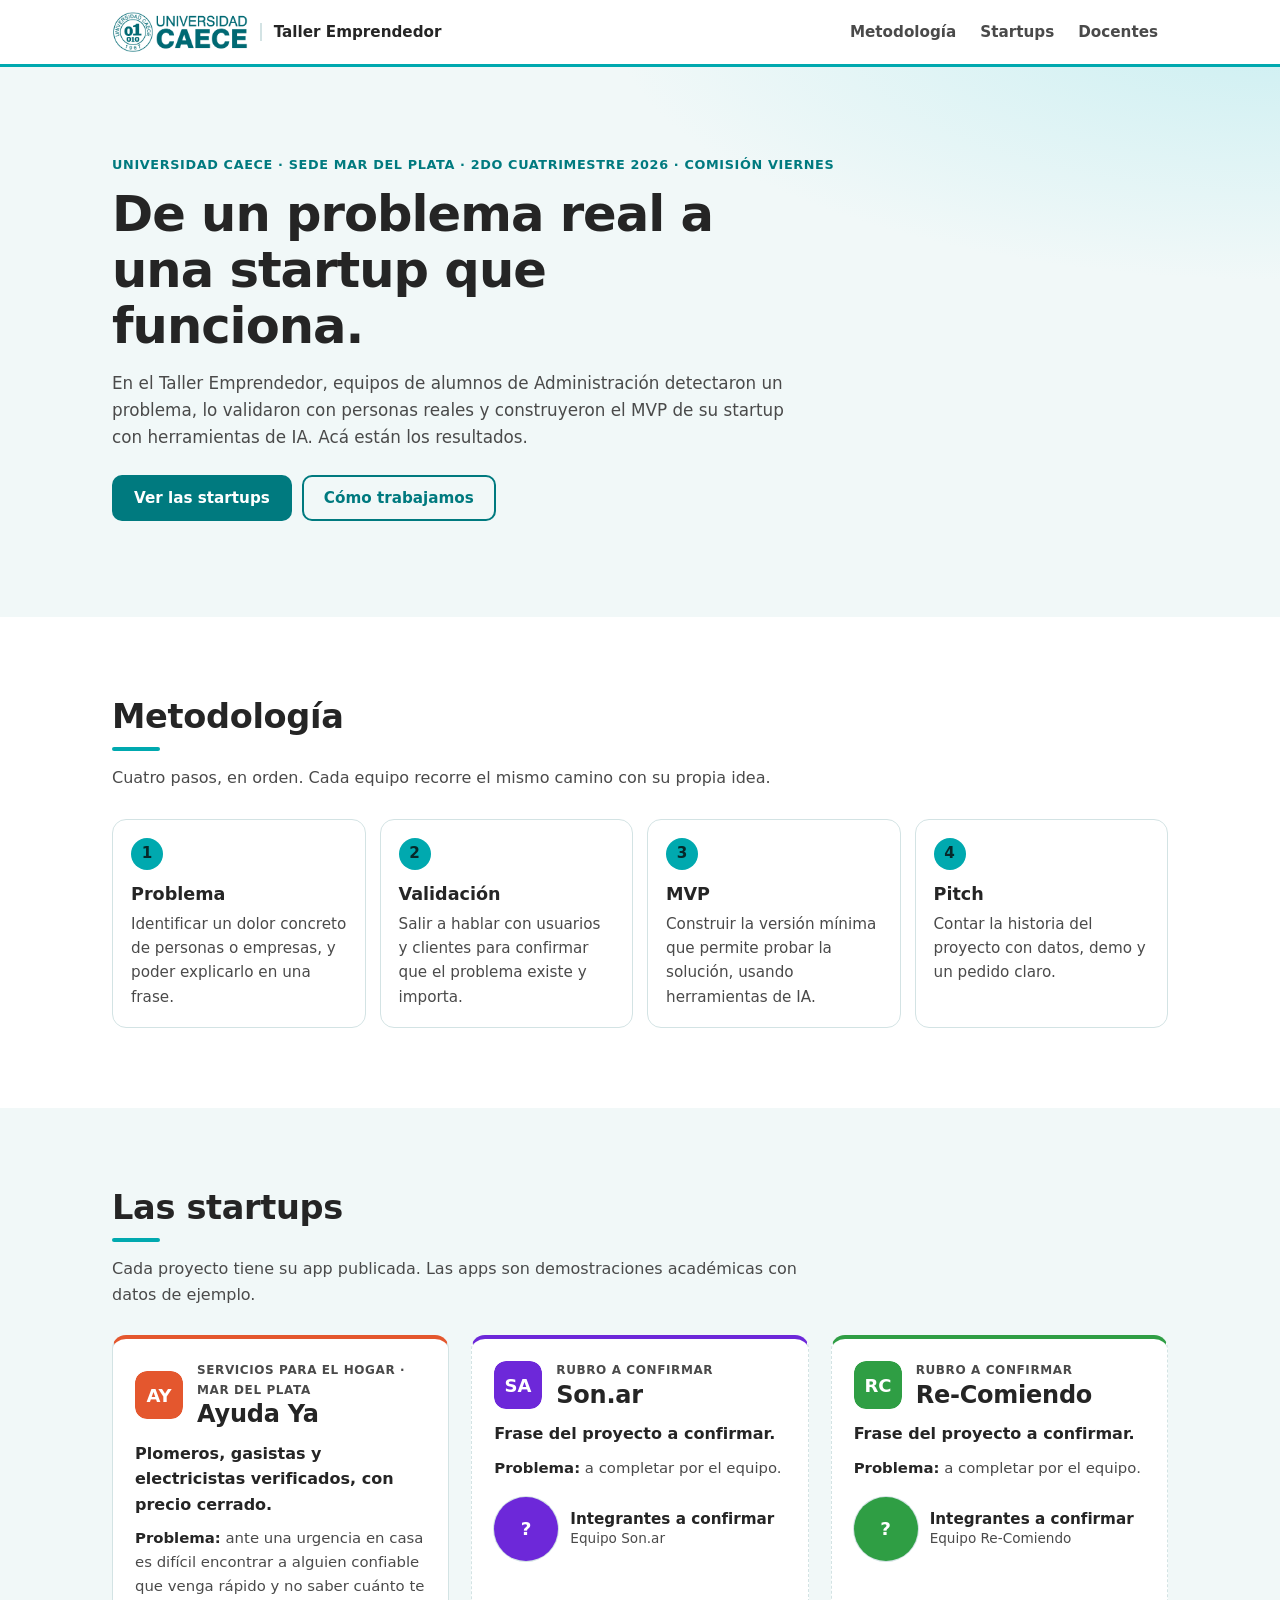
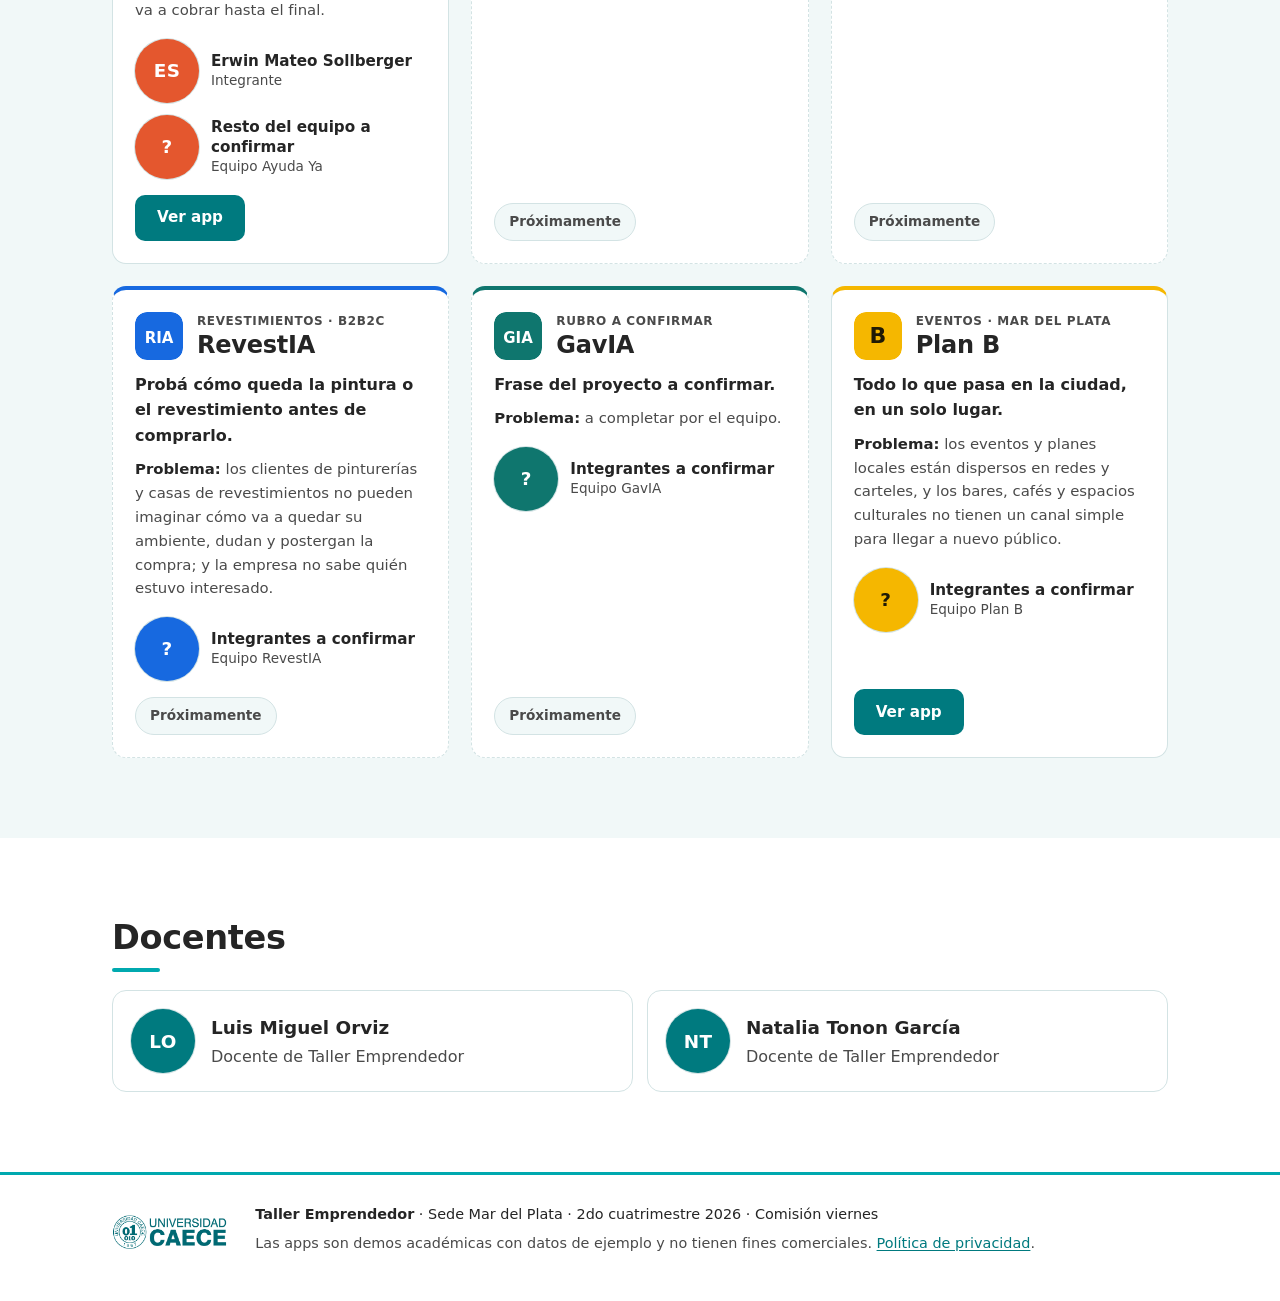
==== index.html @ a0c48fc8 "Ayuda Ya: descripción y link a la app Co-Authored-By: Claude Opus 5.5 <noreply@anthropic.com>" ====
<!doctype html>
<html lang="es-AR">
<head>
  <meta charset="utf-8">
  <meta name="viewport" content="width=device-width, initial-scale=1">
  <meta name="theme-color" content="#00a9af">
  <title>Taller Emprendedor · UCAECE · 2do cuatrimestre 2026 · Viernes</title>
  <meta name="description" content="Taller Emprendedor de la Universidad CAECE (sede Mar del Plata), 2do cuatrimestre 2026, comisión de los viernes: equipos de alumnos construyeron el MVP de su startup.">
  <meta property="og:title" content="Taller Emprendedor · UCAECE · 2do cuatrimestre 2026 · Viernes">
  <meta property="og:description" content="Taller Emprendedor de la Universidad CAECE (sede Mar del Plata), 2do cuatrimestre 2026, comisión de los viernes: equipos de alumnos construyeron el MVP de su startup.">
  <meta property="og:type" content="website">
  <link rel="icon" href="data:image/svg+xml,%3Csvg xmlns='http://www.w3.org/2000/svg' viewBox='0 0 32 32'%3E%3Crect width='32' height='32' rx='7' fill='%2300a9af'/%3E%3Cpath d='M9 22l7-12 7 12z' fill='%23fff'/%3E%3C/svg%3E">
  <link rel="stylesheet" href="styles.css">
</head>
<body>
  <a class="salto" href="#startups">Ir a las startups</a>

  <header class="barra">
    <div class="contenedor barra-interna">
      <a class="marca" href="#inicio" aria-label="Universidad CAECE · Taller Emprendedor, inicio">
        <picture>
          <source media="(prefers-color-scheme: dark)" srcset="logos/logo_caece.png">
          <img src="logos/logo_caece2.png" alt="Universidad CAECE" width="130" height="38">
        </picture>
        <span class="marca-texto">Taller Emprendedor</span>
      </a>
      <nav class="menu" aria-label="Secciones">
        <a href="#metodologia">Metodología</a>
        <a href="#startups">Startups</a>
        <a href="#docentes">Docentes</a>
      </nav>
    </div>
  </header>

  <main id="inicio">
    <section class="hero">
      <div class="contenedor">
        <p class="etiqueta">Universidad CAECE · Sede Mar del Plata · 2do cuatrimestre 2026 · Comisión viernes</p>
        <h1>De un problema real a una startup que funciona.</h1>
        <p class="bajada">
          En el Taller Emprendedor, equipos de alumnos de Administración detectaron un problema,
          lo validaron con personas reales y construyeron el MVP de su startup con herramientas de IA.
          Acá están los resultados.
        </p>
        <div class="acciones">
          <a class="boton boton-primario" href="#startups">Ver las startups</a>
          <a class="boton boton-secundario" href="#metodologia">Cómo trabajamos</a>
        </div>
      </div>
    </section>

    <section id="metodologia" class="seccion">
      <div class="contenedor">
        <h2>Metodología</h2>
        <p class="intro">Cuatro pasos, en orden. Cada equipo recorre el mismo camino con su propia idea.</p>
        <ol class="pasos">
          <li>
            <span class="paso-num" aria-hidden="true">1</span>
            <h3>Problema</h3>
            <p>Identificar un dolor concreto de personas o empresas, y poder explicarlo en una frase.</p>
          </li>
          <li>
            <span class="paso-num" aria-hidden="true">2</span>
            <h3>Validación</h3>
            <p>Salir a hablar con usuarios y clientes para confirmar que el problema existe y importa.</p>
          </li>
          <li>
            <span class="paso-num" aria-hidden="true">3</span>
            <h3>MVP</h3>
            <p>Construir la versión mínima que permite probar la solución, usando herramientas de IA.</p>
          </li>
          <li>
            <span class="paso-num" aria-hidden="true">4</span>
            <h3>Pitch</h3>
            <p>Contar la historia del proyecto con datos, demo y un pedido claro.</p>
          </li>
        </ol>
      </div>
    </section>

    <section id="startups" class="seccion seccion-alt">
      <div class="contenedor">
        <h2>Las startups</h2>
        <p class="intro">Cada proyecto tiene su app publicada. Las apps son demostraciones académicas con datos de ejemplo.</p>
        <div class="tarjetas">

        <!-- 01 · Ayuda Ya — integrantes: Erwin Mateo Sollberger y equipo (completar) -->
        <article class="tarjeta" id="startup-ayuda-ya" style="--startup:#e4572e;--sobre-startup:#ffffff">
          <header class="tarjeta-cabecera">
            <img class="logo-startup" src="logos/ayuda-ya-mark.svg" alt="" width="48" height="48" loading="lazy" decoding="async">
            <div>
              <p class="tarjeta-tag">Servicios para el hogar · Mar del Plata</p>
              <h3>Ayuda Ya</h3>
            </div>
          </header>
          <p class="frase">Plomeros, gasistas y electricistas verificados, con precio cerrado.</p>
          <p class="problema"><strong>Problema:</strong> ante una urgencia en casa es difícil encontrar a alguien confiable que venga rápido y no saber cuánto te va a cobrar hasta el final.</p>
          <ul class="integrantes" aria-label="Integrantes de Ayuda Ya">
            <li class="integrante">
              <span class="avatar"><span class="avatar-iniciales" aria-hidden="true">ES</span></span>
              <span class="integrante-datos"><strong>Erwin Mateo Sollberger</strong><span>Integrante</span></span>
            </li>
            <li class="integrante">
              <span class="avatar"><span class="avatar-iniciales" aria-hidden="true">?</span></span>
              <span class="integrante-datos"><strong>Resto del equipo a confirmar</strong><span>Equipo Ayuda Ya</span></span>
            </li>
          </ul>
          <div class="tarjeta-botones"><a class="boton boton-primario" href="https://ayuda-ya-gamma.vercel.app">Ver app<span class="sr-only"> de Ayuda Ya</span></a></div>
        </article>

        <!-- 02 · Son.ar — PENDIENTE -->
        <article class="tarjeta tarjeta-pendiente" id="startup-son-ar" style="--startup:#6d28d9;--sobre-startup:#ffffff">
          <header class="tarjeta-cabecera">
            <img class="logo-startup" src="logos/son-ar-mark.svg" alt="" width="48" height="48" loading="lazy" decoding="async">
            <div>
              <p class="tarjeta-tag">Rubro a confirmar</p>
              <h3>Son.ar</h3>
            </div>
          </header>
          <p class="frase">Frase del proyecto a confirmar.</p>
          <p class="problema"><strong>Problema:</strong> a completar por el equipo.</p>
          <ul class="integrantes" aria-label="Integrantes de Son.ar">
            <li class="integrante">
              <span class="avatar"><span class="avatar-iniciales" aria-hidden="true">?</span></span>
              <span class="integrante-datos"><strong>Integrantes a confirmar</strong><span>Equipo Son.ar</span></span>
            </li>
          </ul>
          <div class="tarjeta-botones"><span class="insignia">Próximamente</span></div>
        </article>

        <!-- 03 · Re-Comiendo — PENDIENTE -->
        <article class="tarjeta tarjeta-pendiente" id="startup-re-comiendo" style="--startup:#2f9e44;--sobre-startup:#ffffff">
          <header class="tarjeta-cabecera">
            <img class="logo-startup" src="logos/re-comiendo-mark.svg" alt="" width="48" height="48" loading="lazy" decoding="async">
            <div>
              <p class="tarjeta-tag">Rubro a confirmar</p>
              <h3>Re-Comiendo</h3>
            </div>
          </header>
          <p class="frase">Frase del proyecto a confirmar.</p>
          <p class="problema"><strong>Problema:</strong> a completar por el equipo.</p>
          <ul class="integrantes" aria-label="Integrantes de Re-Comiendo">
            <li class="integrante">
              <span class="avatar"><span class="avatar-iniciales" aria-hidden="true">?</span></span>
              <span class="integrante-datos"><strong>Integrantes a confirmar</strong><span>Equipo Re-Comiendo</span></span>
            </li>
          </ul>
          <div class="tarjeta-botones"><span class="insignia">Próximamente</span></div>
        </article>

        <!-- 04 · RevestIA — PENDIENTE: integrantes y URL de la app -->
        <article class="tarjeta tarjeta-pendiente" id="startup-revest-ia" style="--startup:#1769e0;--sobre-startup:#ffffff">
          <header class="tarjeta-cabecera">
            <img class="logo-startup" src="logos/revest-ia-mark.svg" alt="" width="48" height="48" loading="lazy" decoding="async">
            <div>
              <p class="tarjeta-tag">Revestimientos · B2B2C</p>
              <h3>RevestIA</h3>
            </div>
          </header>
          <p class="frase">Probá cómo queda la pintura o el revestimiento antes de comprarlo.</p>
          <p class="problema"><strong>Problema:</strong> los clientes de pinturerías y casas de revestimientos no pueden imaginar cómo va a quedar su ambiente, dudan y postergan la compra; y la empresa no sabe quién estuvo interesado.</p>
          <ul class="integrantes" aria-label="Integrantes de RevestIA">
            <li class="integrante">
              <span class="avatar"><span class="avatar-iniciales" aria-hidden="true">?</span></span>
              <span class="integrante-datos"><strong>Integrantes a confirmar</strong><span>Equipo RevestIA</span></span>
            </li>
          </ul>
          <div class="tarjeta-botones"><span class="insignia">Próximamente</span></div>
        </article>

        <!-- 05 · GavIA — PENDIENTE -->
        <article class="tarjeta tarjeta-pendiente" id="startup-gav-ia" style="--startup:#0f766e;--sobre-startup:#ffffff">
          <header class="tarjeta-cabecera">
            <img class="logo-startup" src="logos/gav-ia-mark.svg" alt="" width="48" height="48" loading="lazy" decoding="async">
            <div>
              <p class="tarjeta-tag">Rubro a confirmar</p>
              <h3>GavIA</h3>
            </div>
          </header>
          <p class="frase">Frase del proyecto a confirmar.</p>
          <p class="problema"><strong>Problema:</strong> a completar por el equipo.</p>
          <ul class="integrantes" aria-label="Integrantes de GavIA">
            <li class="integrante">
              <span class="avatar"><span class="avatar-iniciales" aria-hidden="true">?</span></span>
              <span class="integrante-datos"><strong>Integrantes a confirmar</strong><span>Equipo GavIA</span></span>
            </li>
          </ul>
          <div class="tarjeta-botones"><span class="insignia">Próximamente</span></div>
        </article>

        <!-- 06 · Plan B — PENDIENTE: integrantes -->
        <article class="tarjeta" id="startup-plan-b" style="--startup:#f5b700;--sobre-startup:#1f1a05">
          <header class="tarjeta-cabecera">
            <img class="logo-startup" src="logos/plan-b-mark.svg" alt="" width="48" height="48" loading="lazy" decoding="async">
            <div>
              <p class="tarjeta-tag">Eventos · Mar del Plata</p>
              <h3>Plan B</h3>
            </div>
          </header>
          <p class="frase">Todo lo que pasa en la ciudad, en un solo lugar.</p>
          <p class="problema"><strong>Problema:</strong> los eventos y planes locales están dispersos en redes y carteles, y los bares, cafés y espacios culturales no tienen un canal simple para llegar a nuevo público.</p>
          <ul class="integrantes" aria-label="Integrantes de Plan B">
            <li class="integrante">
              <span class="avatar"><span class="avatar-iniciales" aria-hidden="true">?</span></span>
              <span class="integrante-datos"><strong>Integrantes a confirmar</strong><span>Equipo Plan B</span></span>
            </li>
          </ul>
          <div class="tarjeta-botones"><a class="boton boton-primario" href="https://plan-b-coral.vercel.app">Ver app<span class="sr-only"> de Plan B</span></a></div>
        </article>

        <!--
          Plantilla de integrante (copiar dentro de <ul class="integrantes">):
          <li class="integrante">
            <span class="avatar"><span class="avatar-iniciales" aria-hidden="true">NA</span><img src="fotos/<grupo>/apellido_nombre.webp" alt="Nombre Apellido" width="64" height="64" loading="lazy" decoding="async" onerror="this.remove()"></span>
            <span class="integrante-datos"><strong>Nombre Apellido</strong><span>Rol</span></span>
          </li>
          Cuando la app esté publicada: quitar "tarjeta-pendiente" del <article> y cambiar la insignia por
          <a class="boton boton-primario" href="https://...vercel.app">Ver app<span class="sr-only"> de NOMBRE</span></a>
        -->
        </div>
      </div>
    </section>

    <section id="docentes" class="seccion">
      <div class="contenedor">
        <h2>Docentes</h2>
        <ul class="docentes">
          <li><span class="avatar avatar-docente" aria-hidden="true"><span class="avatar-iniciales">LO</span></span><div><h3>Luis Miguel Orviz</h3><p>Docente de Taller Emprendedor</p></div></li>
          <li><span class="avatar avatar-docente" aria-hidden="true"><span class="avatar-iniciales">NT</span></span><div><h3>Natalia Tonon García</h3><p>Docente de Taller Emprendedor</p></div></li>
        </ul>
      </div>
    </section>
  </main>

  <footer class="pie">
    <div class="contenedor pie-interno">
      <picture>
        <source media="(prefers-color-scheme: dark)" srcset="logos/logo_caece.png">
        <img src="logos/logo_caece2.png" alt="Universidad CAECE" width="130" height="38" loading="lazy">
      </picture>
      <div>
        <p><strong>Taller Emprendedor</strong> · Sede Mar del Plata · 2do cuatrimestre 2026 · Comisión viernes</p>
        <p class="pie-aviso">Las apps son demos académicas con datos de ejemplo y no tienen fines comerciales. <a href="privacidad.html">Política de privacidad</a>.</p>
      </div>
    </div>
  </footer>
</body>
</html>
---- styles.css ----
/* Taller Emprendedor · UCAECE · Sede Mar del Plata
   Paleta tomada de ucaecemdp.edu.ar: turquesa #00a9af, celeste #aae7ec y grises neutros.
   Mobile first: los estilos base son de celular y se amplían con min-width. */

:root {
  --fondo: #ffffff;
  --fondo-alt: #f1f8f8;
  --tarjeta: #ffffff;
  --texto: #252525;
  --texto-suave: #4a4a4a;
  --borde: #d3e3e4;
  --turquesa: #00a9af;          /* color de marca (decorativo) */
  --celeste: #aae7ec;
  --accion: #007a7f;            /* turquesa más oscuro: texto y botones con contraste AA */
  --accion-hover: #006266;
  --sobre-accion: #ffffff;
  --radio: 14px;
  --espacio: clamp(16px, 4vw, 32px);
}

@media (prefers-color-scheme: dark) {
  :root {
    --fondo: #101516;
    --fondo-alt: #151c1d;
    --tarjeta: #1a2223;
    --texto: #eef3f3;
    --texto-suave: #b9c8c9;
    --borde: #2a3739;
    --accion: #5fd9de;
    --accion-hover: #86e5e9;
    --sobre-accion: #0b1112;
  }
}

*, *::before, *::after { box-sizing: border-box; }

html {
  -webkit-text-size-adjust: 100%;
  text-size-adjust: 100%;
  scroll-behavior: smooth;
  scroll-padding-top: 16px;
}

body {
  margin: 0;
  min-width: 320px;
  font-family: "Open Sans", system-ui, -apple-system, "Segoe UI", Roboto, "Helvetica Neue", Arial, sans-serif;
  font-size: 1rem;
  line-height: 1.6;
  color: var(--texto);
  background: var(--fondo);
  -webkit-font-smoothing: antialiased;
  overflow-wrap: break-word;
}

img { max-width: 100%; height: auto; }
a { color: inherit; }
h1, h2, h3, p, ul, ol { margin-top: 0; }

.contenedor {
  width: 100%;
  max-width: 1120px;
  margin: 0 auto;
  padding-inline: var(--espacio);
}

.sr-only {
  position: absolute;
  width: 1px; height: 1px;
  margin: -1px; padding: 0;
  overflow: hidden;
  clip: rect(0 0 0 0);
  white-space: nowrap;
  border: 0;
}

.salto {
  position: absolute;
  left: -999px;
  top: 8px;
  z-index: 30;
  padding: 10px 14px;
  border-radius: 8px;
  background: var(--accion);
  color: var(--sobre-accion);
}
.salto:focus { left: 8px; }

:focus-visible { outline: 3px solid var(--turquesa); outline-offset: 2px; border-radius: 4px; }

/* ---------- Barra superior ---------- */
.barra {
  background: var(--fondo);
  border-bottom: 3px solid var(--turquesa);
}
.barra-interna {
  display: flex;
  flex-direction: column;
  align-items: flex-start;
  gap: 4px;
  padding-block: 10px;
}
.marca {
  display: inline-flex;
  align-items: center;
  gap: 12px;
  text-decoration: none;
  min-height: 44px;
}
.marca img { display: block; width: auto; height: 36px; }
.marca-texto {
  padding-left: 12px;
  border-left: 2px solid var(--borde);
  font-weight: 700;
  font-size: 0.95rem;
  line-height: 1.2;
  color: var(--texto);
}
.menu { display: flex; flex-wrap: wrap; gap: 2px 4px; margin-left: -10px; }
.menu a {
  display: inline-flex;
  align-items: center;
  min-height: 44px;
  padding: 0 10px;
  font-size: 0.95rem;
  font-weight: 600;
  text-decoration: none;
  color: var(--texto-suave);
  border-radius: 8px;
}
.menu a:hover { color: var(--accion); background: var(--fondo-alt); }

/* ---------- Hero ---------- */
.hero {
  padding-block: 40px 44px;
  background:
    radial-gradient(60rem 24rem at 100% -10%, color-mix(in srgb, var(--celeste) 55%, transparent), transparent 70%),
    var(--fondo-alt);
}
.etiqueta {
  margin-bottom: 12px;
  font-size: 0.8rem;
  font-weight: 700;
  letter-spacing: 0.05em;
  text-transform: uppercase;
  color: var(--accion);
}
h1 {
  margin-bottom: 16px;
  max-width: 20ch;
  font-size: clamp(1.85rem, 7vw, 3.1rem);
  line-height: 1.12;
  letter-spacing: -0.02em;
}
.bajada { max-width: 44rem; margin-bottom: 24px; font-size: 1.05rem; color: var(--texto-suave); }
.acciones { display: flex; flex-direction: column; gap: 10px; }

/* ---------- Botones ---------- */
.boton {
  display: inline-flex;
  align-items: center;
  justify-content: center;
  min-height: 46px;
  padding: 0 20px;
  border: 2px solid transparent;
  border-radius: 10px;
  font: inherit;
  font-weight: 700;
  font-size: 0.95rem;
  text-align: center;
  text-decoration: none;
  transition: background 0.15s, border-color 0.15s, color 0.15s;
}
.boton-primario { background: var(--accion); color: var(--sobre-accion); }
.boton-primario:hover { background: var(--accion-hover); }
.boton-secundario { border-color: var(--accion); color: var(--accion); background: transparent; }
.boton-secundario:hover { background: var(--fondo); }

/* ---------- Secciones ---------- */
.seccion { padding-block: 44px; }
.seccion-alt { background: var(--fondo-alt); }
h2 { margin-bottom: 8px; font-size: clamp(1.5rem, 5vw, 2.1rem); line-height: 1.2; letter-spacing: -0.01em; }
h2::after {
  content: "";
  display: block;
  width: 48px; height: 4px;
  margin-top: 10px;
  border-radius: 2px;
  background: var(--turquesa);
}
.intro { margin: 14px 0 28px; max-width: 44rem; color: var(--texto-suave); }

/* ---------- Metodología ---------- */
.pasos {
  list-style: none;
  margin: 0; padding: 0;
  display: grid;
  gap: 14px;
  grid-template-columns: repeat(auto-fit, minmax(min(100%, 220px), 1fr));
}
.pasos li {
  padding: 18px;
  background: var(--tarjeta);
  border: 1px solid var(--borde);
  border-radius: var(--radio);
}
.pasos h3 { margin: 10px 0 4px; font-size: 1.1rem; }
.pasos p { margin: 0; font-size: 0.95rem; color: var(--texto-suave); }
.paso-num {
  display: inline-flex;
  align-items: center;
  justify-content: center;
  width: 32px; height: 32px;
  border-radius: 50%;
  background: var(--turquesa);
  color: #06292a;
  font-weight: 800;
  font-size: 0.95rem;
}

/* ---------- Tarjetas de startups ---------- */
.tarjetas {
  display: grid;
  gap: 18px;
  grid-template-columns: repeat(auto-fit, minmax(min(100%, 320px), 1fr));
}
.tarjeta {
  display: flex;
  flex-direction: column;
  padding: 22px;
  background: var(--tarjeta);
  border: 1px solid var(--borde);
  border-top: 4px solid var(--startup, var(--turquesa));
  border-radius: var(--radio);
}
.tarjeta-pendiente { border-style: dashed; border-top-style: solid; }
.tarjeta-cabecera { display: flex; align-items: center; gap: 14px; margin-bottom: 12px; }
.logo-startup { flex: none; width: 48px; height: 48px; object-fit: contain; border-radius: 12px; background: #fff; }
.tarjeta-tag {
  margin: 0;
  font-size: 0.75rem;
  font-weight: 700;
  letter-spacing: 0.05em;
  text-transform: uppercase;
  color: var(--texto-suave);
}
.tarjeta h3 { margin: 0; font-size: 1.5rem; line-height: 1.2; letter-spacing: -0.01em; }
.frase { margin-bottom: 10px; font-weight: 700; }
.problema { margin-bottom: 16px; font-size: 0.93rem; color: var(--texto-suave); }
.problema strong { color: var(--texto); }
.tarjeta-botones { display: flex; flex-wrap: wrap; gap: 10px; margin-top: auto; padding-top: 16px; }
.tarjeta-botones .boton { width: 100%; }
.insignia {
  display: inline-block;
  padding: 7px 14px;
  border: 1px solid var(--borde);
  border-radius: 999px;
  background: var(--fondo-alt);
  font-size: 0.85rem;
  font-weight: 700;
  color: var(--texto-suave);
}

/* ---------- Integrantes ---------- */
.integrantes { list-style: none; margin: 0; padding: 0; display: grid; gap: 12px; }
.integrante { display: flex; align-items: center; gap: 12px; }
.avatar {
  position: relative;
  flex: none;
  width: 64px; height: 64px;
  border-radius: 50%;
  overflow: hidden;
  background: var(--startup, var(--accion));
  box-shadow: 0 0 0 1px var(--borde);
}
.avatar img {
  position: absolute;
  inset: 0;
  width: 100%; height: 100%;
  object-fit: cover;
  transform: scale(1.12);              /* recorta el fondo blanco de las fotos redondas */
  background: var(--fondo-alt);
}
.avatar-iniciales {
  position: absolute;
  inset: 0;
  display: flex;
  align-items: center;
  justify-content: center;
  font-weight: 800;
  font-size: 1.15rem;
  letter-spacing: 0.02em;
  color: var(--sobre-startup, #fff);
}
.integrante-datos { display: flex; flex-direction: column; min-width: 0; line-height: 1.3; }
.integrante-datos strong { font-size: 0.95rem; }
.integrante-datos span { font-size: 0.85rem; color: var(--texto-suave); }

/* ---------- Docentes ---------- */
.docentes {
  list-style: none;
  margin: 18px 0 0; padding: 0;
  display: grid;
  gap: 14px;
  grid-template-columns: repeat(auto-fit, minmax(min(100%, 280px), 1fr));
}
.docentes li {
  display: flex;
  align-items: center;
  gap: 16px;
  padding: 18px;
  background: var(--tarjeta);
  border: 1px solid var(--borde);
  border-radius: var(--radio);
}
.avatar-docente { --startup: var(--accion); --sobre-startup: var(--sobre-accion); }
.docentes h3 { margin: 0 0 2px; font-size: 1.15rem; }
.docentes p { margin: 0; color: var(--texto-suave); }

/* ---------- Pie ---------- */
.pie { padding-block: 28px 40px; border-top: 3px solid var(--turquesa); font-size: 0.9rem; }
.pie-interno { display: flex; flex-direction: column; gap: 14px; }
.pie img { display: block; height: 34px; width: auto; }
.pie p { margin: 0 0 6px; }
.pie-aviso { color: var(--texto-suave); }
.pie a { color: var(--accion); text-decoration: underline; text-underline-offset: 2px; }

/* ---------- Páginas legales ---------- */
.legal { padding-block: 32px 48px; max-width: 760px; }
.legal h1 { max-width: none; font-size: clamp(1.7rem, 6vw, 2.3rem); margin-bottom: 8px; }
.legal h2 { margin: 28px 0 8px; font-size: 1.15rem; }
.legal h2::after { display: none; }
.legal .intro { margin: 0 0 8px; }
.legal p, .legal li { color: var(--texto-suave); }
.legal ul { padding-left: 20px; }
.legal a { color: var(--accion); text-decoration: underline; text-underline-offset: 2px; }

/* ---------- Tablet ---------- */
@media (min-width: 600px) {
  .acciones { flex-direction: row; flex-wrap: wrap; }
  .tarjeta-botones .boton { width: auto; }
  .hero { padding-block: 64px 72px; }
  .seccion { padding-block: 64px; }
  .barra-interna { flex-direction: row; align-items: center; justify-content: space-between; gap: 16px; }
  .menu { margin-left: 0; }
  .marca img { height: 40px; }
  .pie-interno { flex-direction: row; align-items: center; gap: 28px; }
}

/* ---------- Escritorio ---------- */
@media (min-width: 1000px) {
  .hero { padding-block: 88px 96px; }
  .seccion { padding-block: 80px; }
  .tarjetas { gap: 22px; }
}

/* ---------- Ajustes de accesibilidad ---------- */
@media (prefers-reduced-motion: reduce) {
  html { scroll-behavior: auto; }
  .boton { transition: none; }
}
@media (forced-colors: active) {
  .avatar, .tarjeta { border: 1px solid CanvasText; }
}
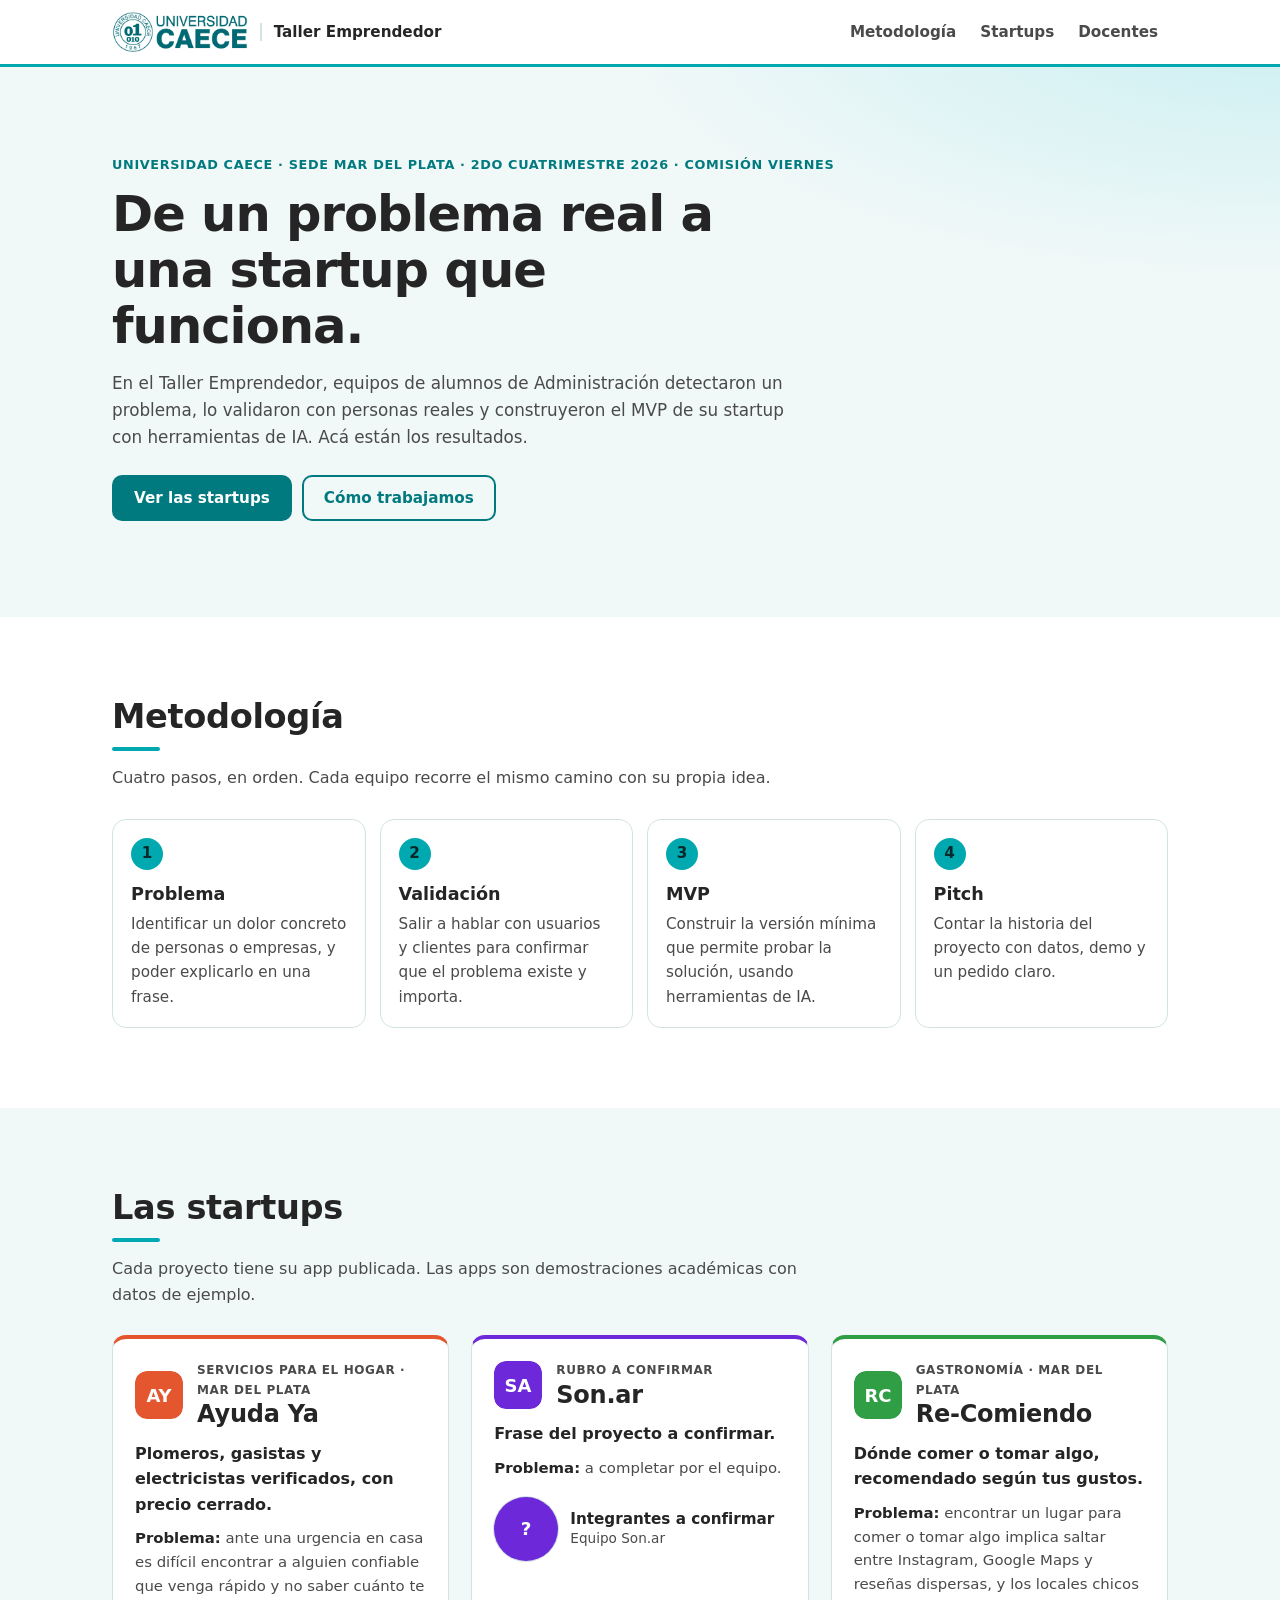
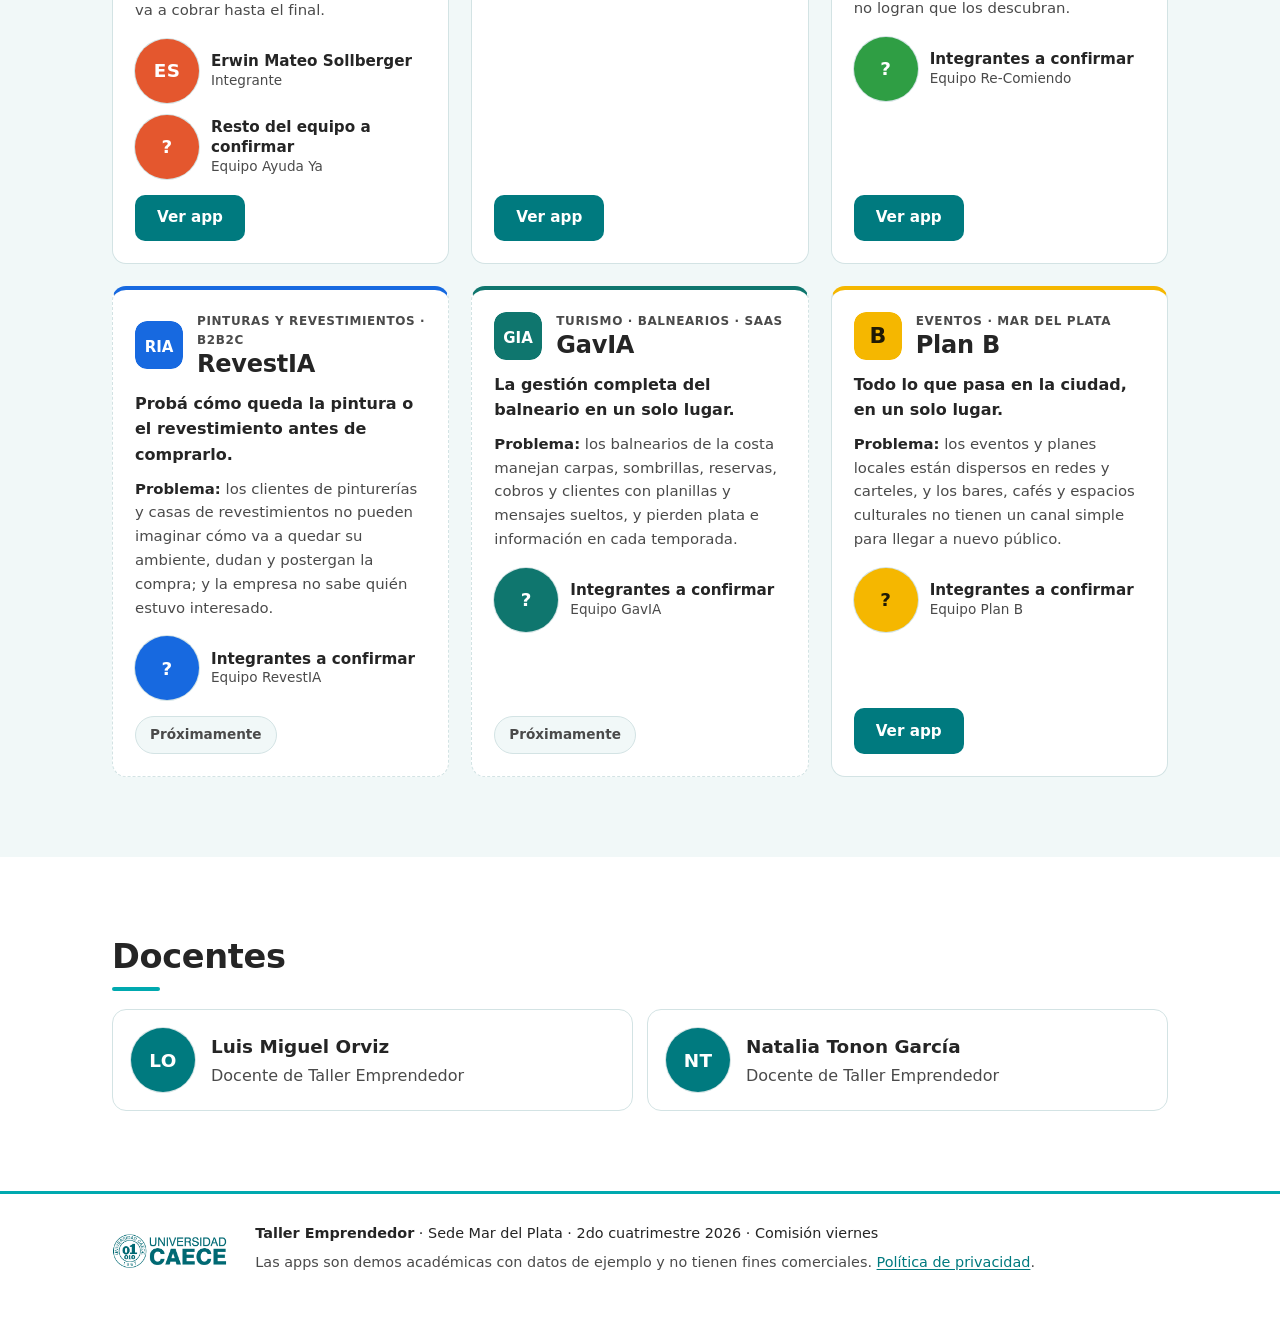
==== commit 3a43c8a4: "Landing: Son.ar y Re-Comiendo con link; descripciones de Re-Comiendo, RevestIA y GavIA Co-Authored-B" ====
--- a/index.html
+++ b/index.html
@@ -109,7 +109,7 @@
         </article>
 
         <!-- 02 · Son.ar — PENDIENTE -->
-        <article class="tarjeta tarjeta-pendiente" id="startup-son-ar" style="--startup:#6d28d9;--sobre-startup:#ffffff">
+        <article class="tarjeta" id="startup-son-ar" style="--startup:#6d28d9;--sobre-startup:#ffffff">
           <header class="tarjeta-cabecera">
             <img class="logo-startup" src="logos/son-ar-mark.svg" alt="" width="48" height="48" loading="lazy" decoding="async">
             <div>
@@ -125,27 +125,27 @@
               <span class="integrante-datos"><strong>Integrantes a confirmar</strong><span>Equipo Son.ar</span></span>
             </li>
           </ul>
-          <div class="tarjeta-botones"><span class="insignia">Próximamente</span></div>
+          <div class="tarjeta-botones"><a class="boton boton-primario" href="https://son-ar.vercel.app">Ver app<span class="sr-only"> de Son.ar</span></a></div>
         </article>
 
         <!-- 03 · Re-Comiendo — PENDIENTE -->
-        <article class="tarjeta tarjeta-pendiente" id="startup-re-comiendo" style="--startup:#2f9e44;--sobre-startup:#ffffff">
+        <article class="tarjeta" id="startup-re-comiendo" style="--startup:#2f9e44;--sobre-startup:#ffffff">
           <header class="tarjeta-cabecera">
             <img class="logo-startup" src="logos/re-comiendo-mark.svg" alt="" width="48" height="48" loading="lazy" decoding="async">
             <div>
-              <p class="tarjeta-tag">Rubro a confirmar</p>
+              <p class="tarjeta-tag">Gastronomía · Mar del Plata</p>
               <h3>Re-Comiendo</h3>
             </div>
           </header>
-          <p class="frase">Frase del proyecto a confirmar.</p>
-          <p class="problema"><strong>Problema:</strong> a completar por el equipo.</p>
+          <p class="frase">Dónde comer o tomar algo, recomendado según tus gustos.</p>
+          <p class="problema"><strong>Problema:</strong> encontrar un lugar para comer o tomar algo implica saltar entre Instagram, Google Maps y reseñas dispersas, y los locales chicos no logran que los descubran.</p>
           <ul class="integrantes" aria-label="Integrantes de Re-Comiendo">
             <li class="integrante">
               <span class="avatar"><span class="avatar-iniciales" aria-hidden="true">?</span></span>
               <span class="integrante-datos"><strong>Integrantes a confirmar</strong><span>Equipo Re-Comiendo</span></span>
             </li>
           </ul>
-          <div class="tarjeta-botones"><span class="insignia">Próximamente</span></div>
+          <div class="tarjeta-botones"><a class="boton boton-primario" href="https://re-comiendo.vercel.app">Ver app<span class="sr-only"> de Re-Comiendo</span></a></div>
         </article>
 
         <!-- 04 · RevestIA — PENDIENTE: integrantes y URL de la app -->
@@ -153,7 +153,7 @@
           <header class="tarjeta-cabecera">
             <img class="logo-startup" src="logos/revest-ia-mark.svg" alt="" width="48" height="48" loading="lazy" decoding="async">
             <div>
-              <p class="tarjeta-tag">Revestimientos · B2B2C</p>
+              <p class="tarjeta-tag">Pinturas y revestimientos · B2B2C</p>
               <h3>RevestIA</h3>
             </div>
           </header>
@@ -173,12 +173,12 @@
           <header class="tarjeta-cabecera">
             <img class="logo-startup" src="logos/gav-ia-mark.svg" alt="" width="48" height="48" loading="lazy" decoding="async">
             <div>
-              <p class="tarjeta-tag">Rubro a confirmar</p>
+              <p class="tarjeta-tag">Turismo · Balnearios · SaaS</p>
               <h3>GavIA</h3>
             </div>
           </header>
-          <p class="frase">Frase del proyecto a confirmar.</p>
-          <p class="problema"><strong>Problema:</strong> a completar por el equipo.</p>
+          <p class="frase">La gestión completa del balneario en un solo lugar.</p>
+          <p class="problema"><strong>Problema:</strong> los balnearios de la costa manejan carpas, sombrillas, reservas, cobros y clientes con planillas y mensajes sueltos, y pierden plata e información en cada temporada.</p>
           <ul class="integrantes" aria-label="Integrantes de GavIA">
             <li class="integrante">
               <span class="avatar"><span class="avatar-iniciales" aria-hidden="true">?</span></span>
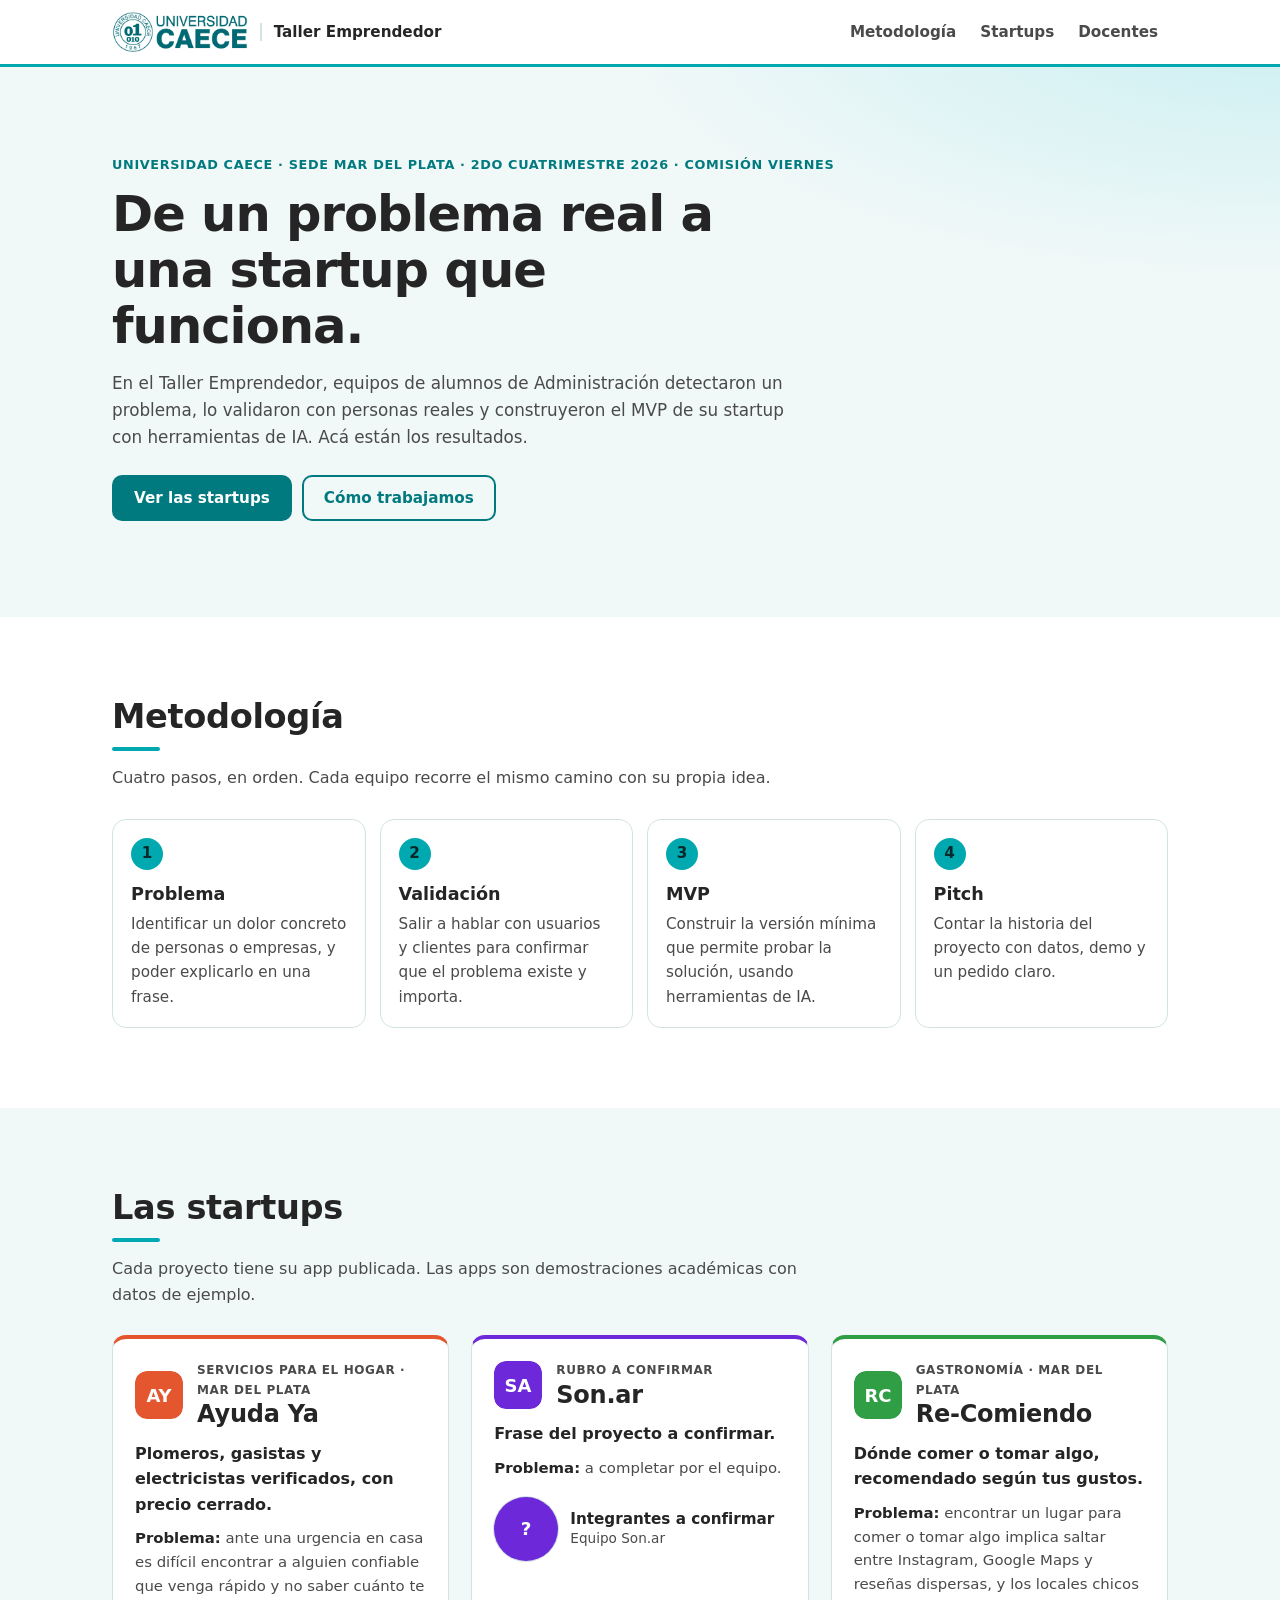
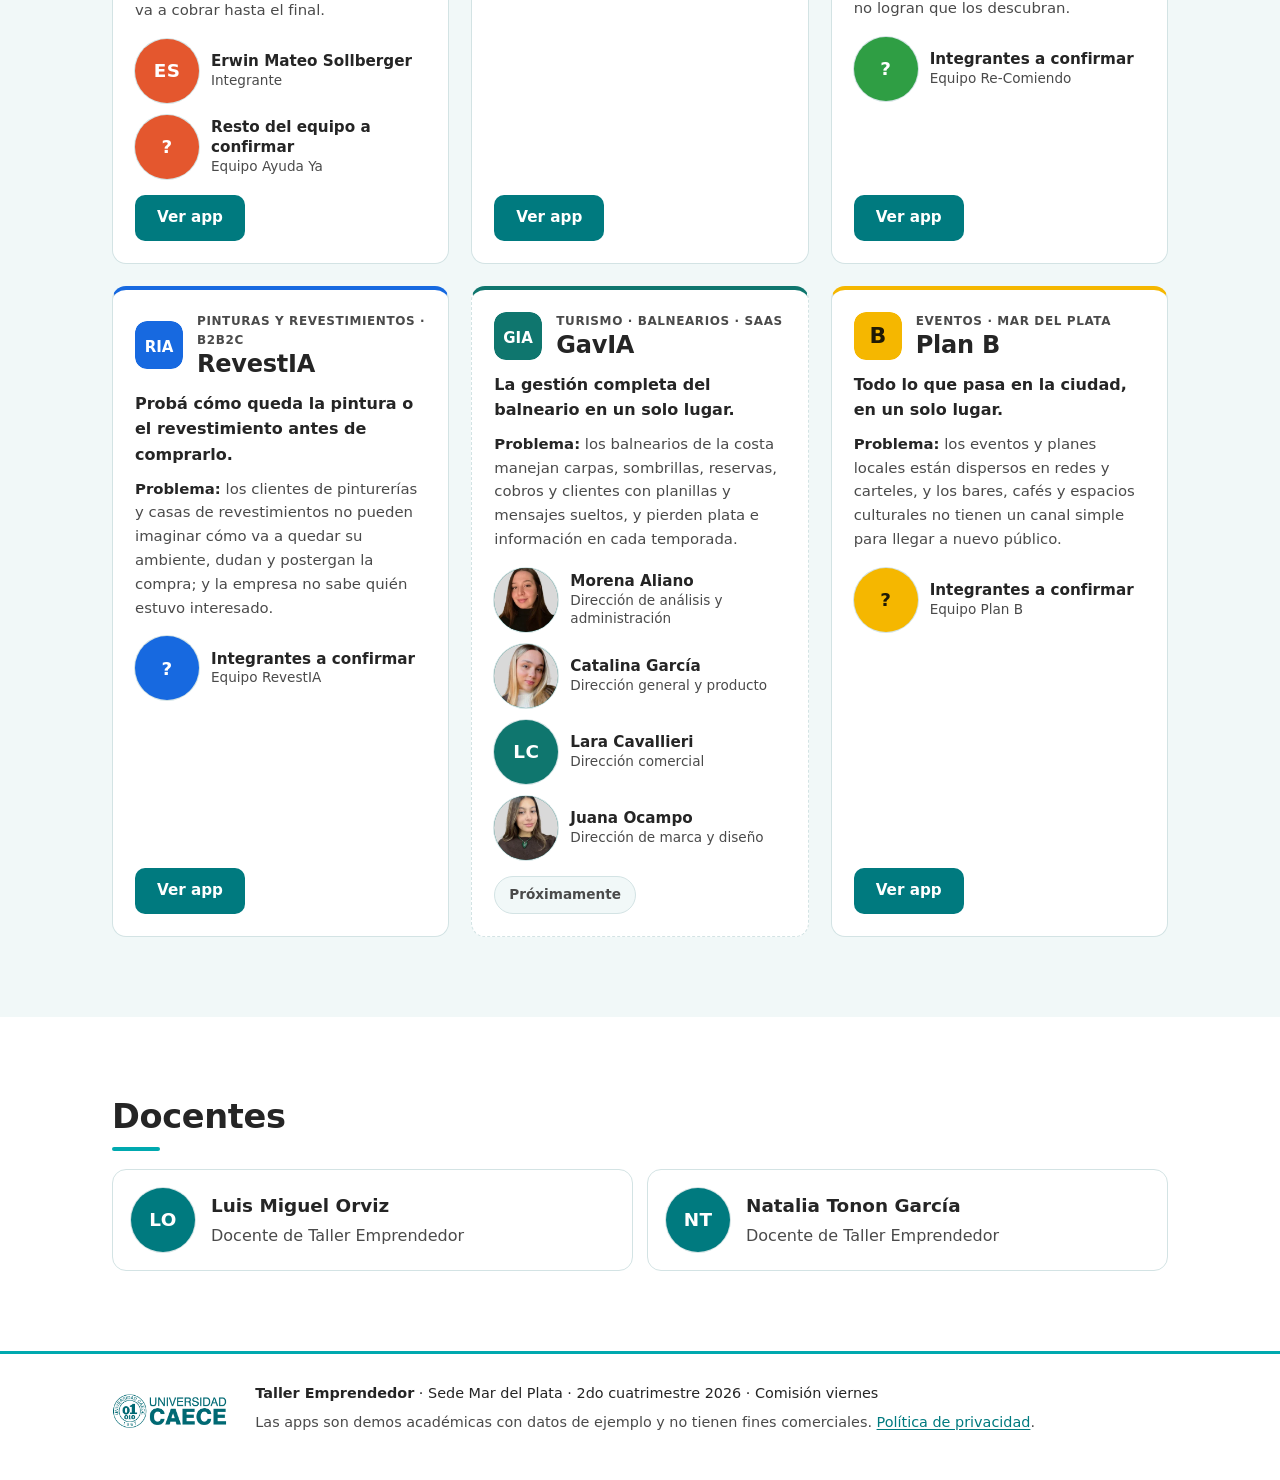
==== commit 87de87ac: "Landing: integrantes de GavIA con fotos y puestos; RevestIA con link a la app Co-Authored-By: Claude" ====
--- a/index.html
+++ b/index.html
@@ -148,8 +148,8 @@
           <div class="tarjeta-botones"><a class="boton boton-primario" href="https://re-comiendo.vercel.app">Ver app<span class="sr-only"> de Re-Comiendo</span></a></div>
         </article>
 
-        <!-- 04 · RevestIA — PENDIENTE: integrantes y URL de la app -->
-        <article class="tarjeta tarjeta-pendiente" id="startup-revest-ia" style="--startup:#1769e0;--sobre-startup:#ffffff">
+        <!-- 04 · RevestIA — PENDIENTE: integrantes -->
+        <article class="tarjeta" id="startup-revest-ia" style="--startup:#1769e0;--sobre-startup:#ffffff">
           <header class="tarjeta-cabecera">
             <img class="logo-startup" src="logos/revest-ia-mark.svg" alt="" width="48" height="48" loading="lazy" decoding="async">
             <div>
@@ -165,10 +165,10 @@
               <span class="integrante-datos"><strong>Integrantes a confirmar</strong><span>Equipo RevestIA</span></span>
             </li>
           </ul>
-          <div class="tarjeta-botones"><span class="insignia">Próximamente</span></div>
-        </article>
-
-        <!-- 05 · GavIA — PENDIENTE -->
+          <div class="tarjeta-botones"><a class="boton boton-primario" href="https://revest-ia.vercel.app">Ver app<span class="sr-only"> de RevestIA</span></a></div>
+        </article>
+
+        <!-- 05 · GavIA — PENDIENTE: URL de la app -->
         <article class="tarjeta tarjeta-pendiente" id="startup-gav-ia" style="--startup:#0f766e;--sobre-startup:#ffffff">
           <header class="tarjeta-cabecera">
             <img class="logo-startup" src="logos/gav-ia-mark.svg" alt="" width="48" height="48" loading="lazy" decoding="async">
@@ -181,8 +181,20 @@
           <p class="problema"><strong>Problema:</strong> los balnearios de la costa manejan carpas, sombrillas, reservas, cobros y clientes con planillas y mensajes sueltos, y pierden plata e información en cada temporada.</p>
           <ul class="integrantes" aria-label="Integrantes de GavIA">
             <li class="integrante">
-              <span class="avatar"><span class="avatar-iniciales" aria-hidden="true">?</span></span>
-              <span class="integrante-datos"><strong>Integrantes a confirmar</strong><span>Equipo GavIA</span></span>
+              <span class="avatar"><span class="avatar-iniciales" aria-hidden="true">MA</span><img src="fotos/gav-ia/aliano_morena.webp" alt="Morena Aliano" width="64" height="64" loading="lazy" decoding="async" onerror="this.remove()"></span>
+              <span class="integrante-datos"><strong>Morena Aliano</strong><span>Dirección de análisis y administración</span></span>
+            </li>
+            <li class="integrante">
+              <span class="avatar"><span class="avatar-iniciales" aria-hidden="true">CG</span><img src="fotos/gav-ia/garcia_catalina.webp" alt="Catalina García" width="64" height="64" loading="lazy" decoding="async" onerror="this.remove()"></span>
+              <span class="integrante-datos"><strong>Catalina García</strong><span>Dirección general y producto</span></span>
+            </li>
+            <li class="integrante">
+              <span class="avatar"><span class="avatar-iniciales" aria-hidden="true">LC</span></span>
+              <span class="integrante-datos"><strong>Lara Cavallieri</strong><span>Dirección comercial</span></span>
+            </li>
+            <li class="integrante">
+              <span class="avatar"><span class="avatar-iniciales" aria-hidden="true">JO</span><img src="fotos/gav-ia/ocampo_juana.webp" alt="Juana Ocampo" width="64" height="64" loading="lazy" decoding="async" onerror="this.remove()"></span>
+              <span class="integrante-datos"><strong>Juana Ocampo</strong><span>Dirección de marca y diseño</span></span>
             </li>
           </ul>
           <div class="tarjeta-botones"><span class="insignia">Próximamente</span></div>
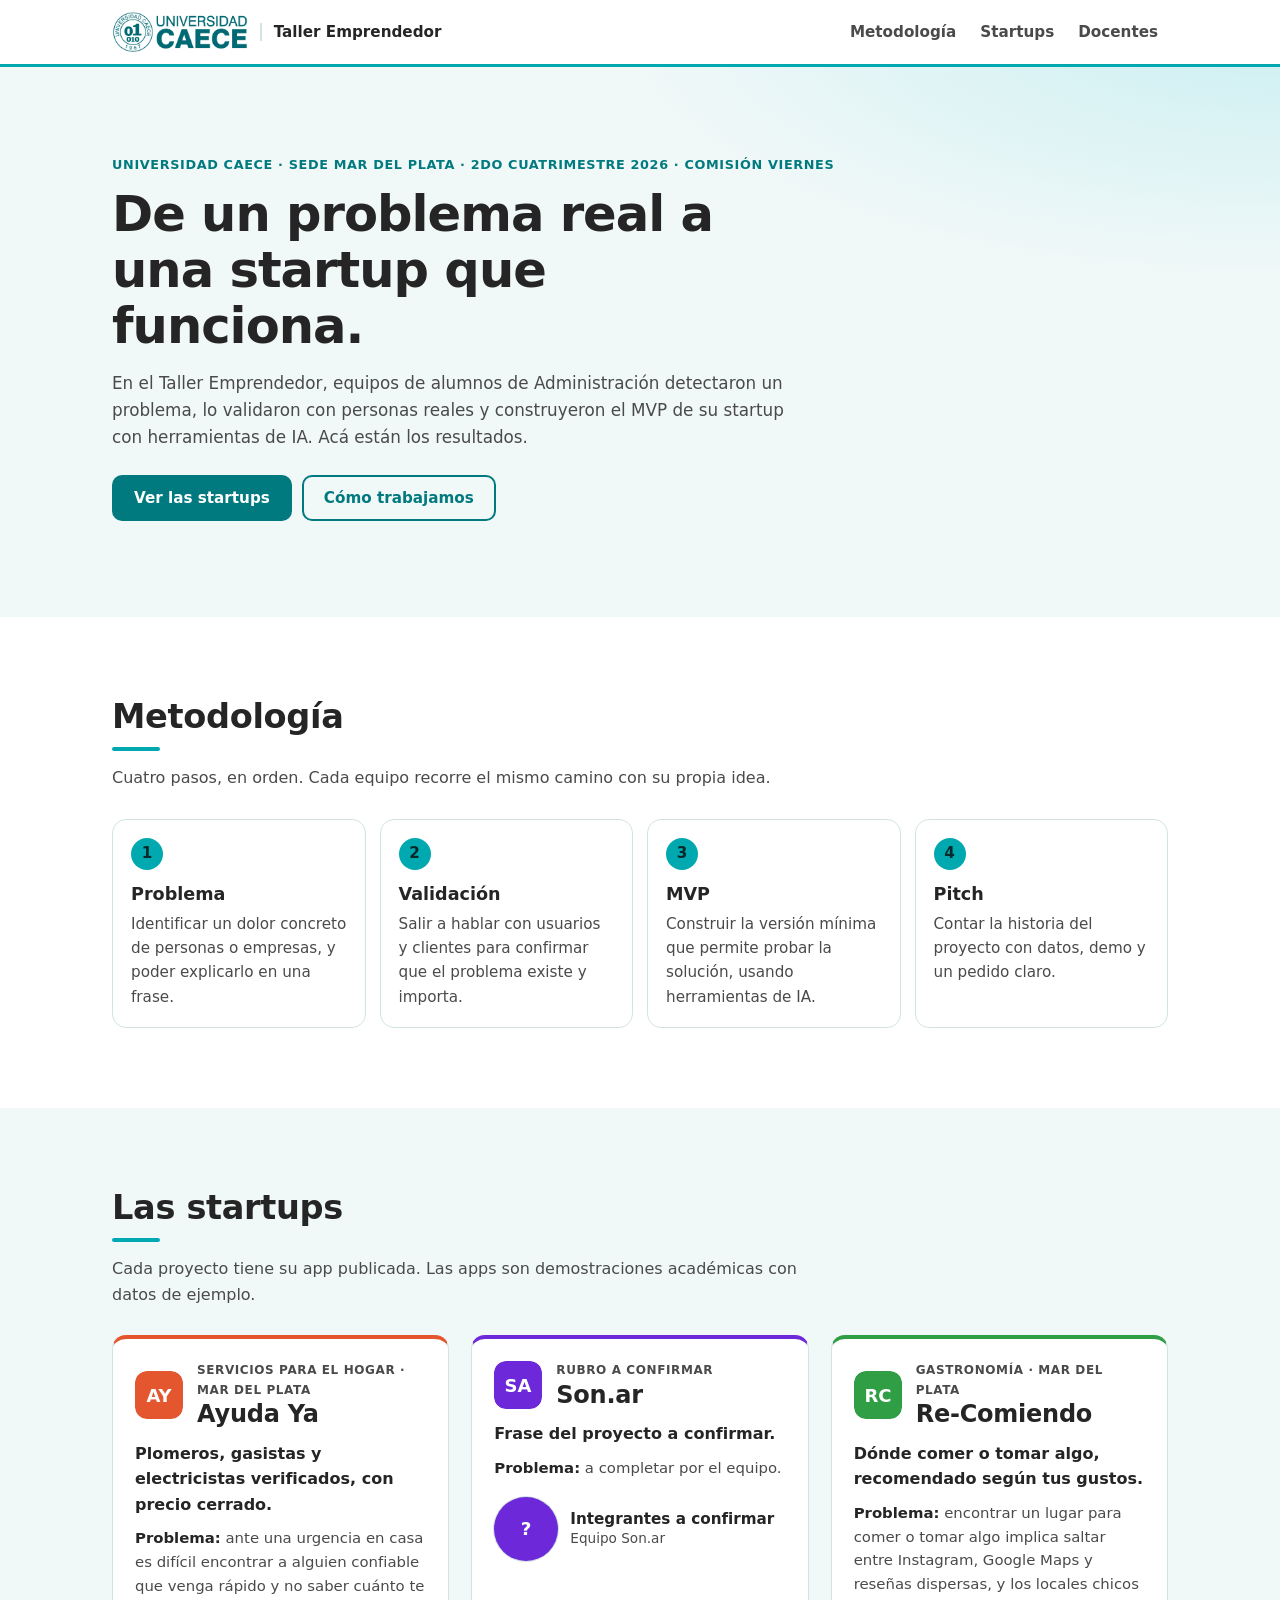
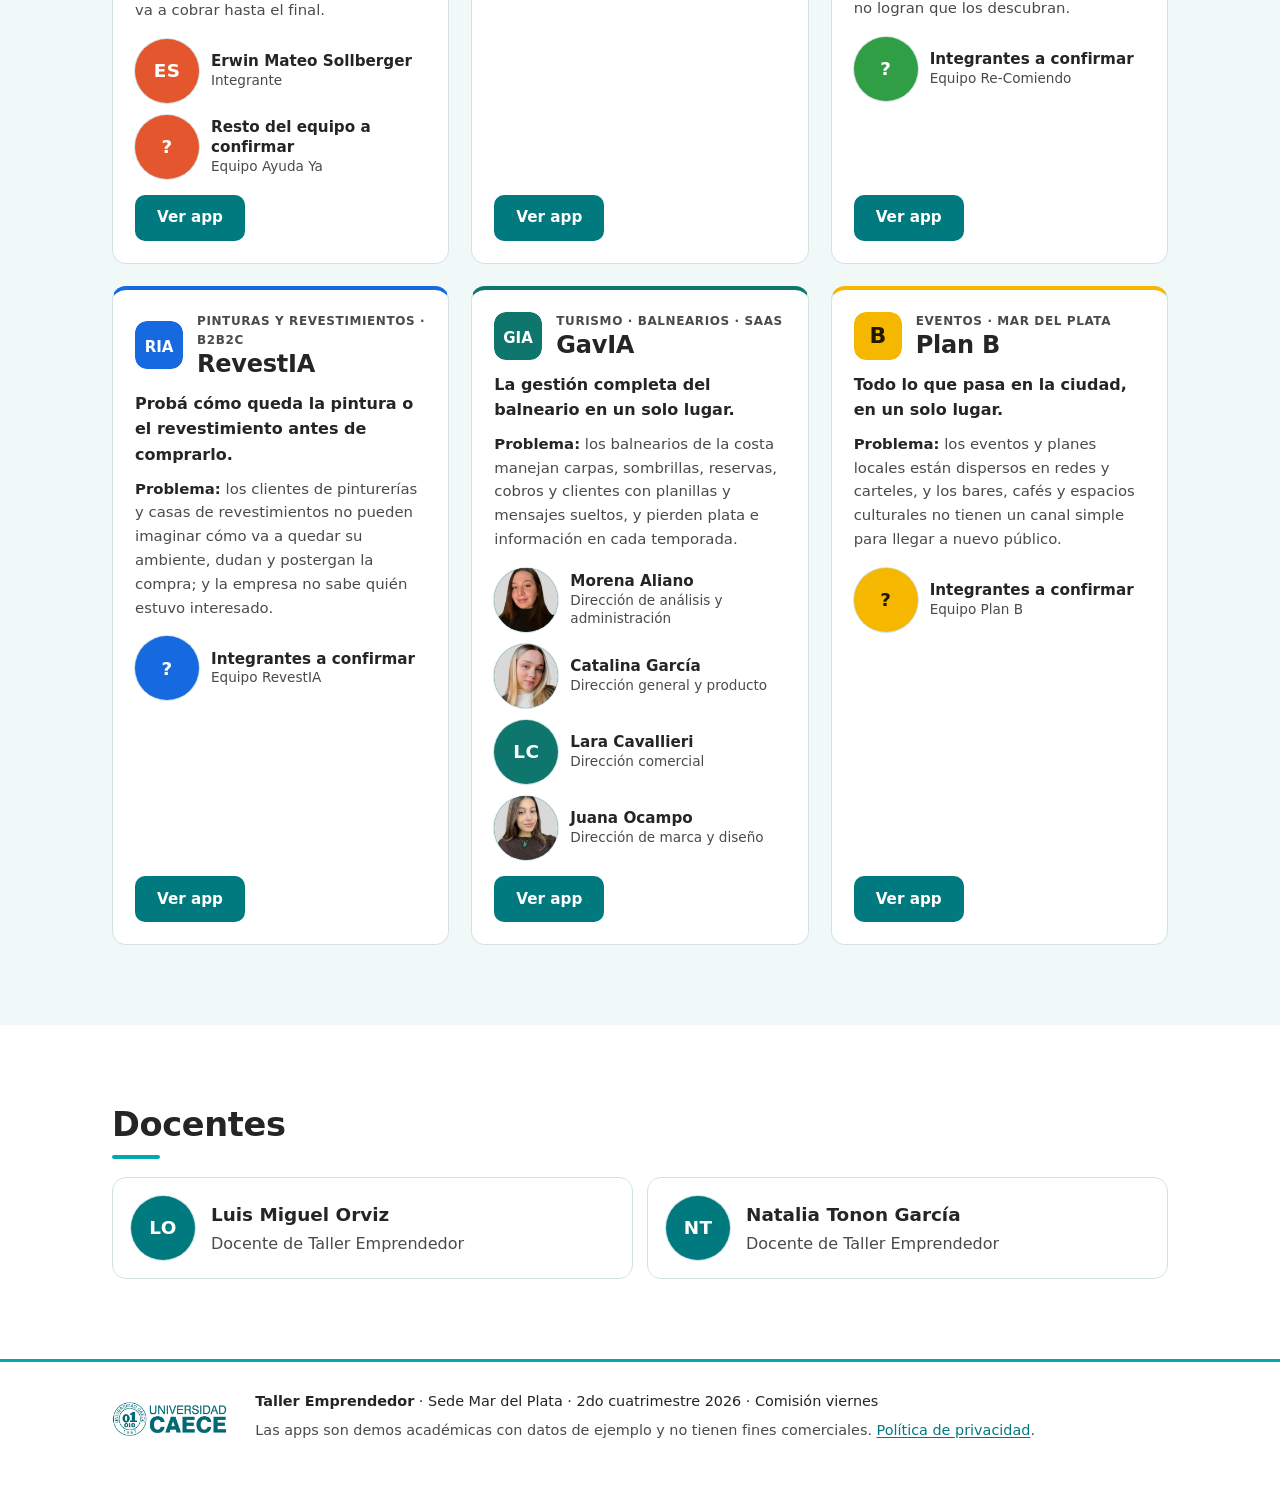
==== commit 3fabb90a: "GavIA publicada: link a gav-ia.vercel.app Co-Authored-By: Claude Opus 5.5 <noreply@anthropic.com>" ====
--- a/index.html
+++ b/index.html
@@ -168,8 +168,8 @@
           <div class="tarjeta-botones"><a class="boton boton-primario" href="https://revest-ia.vercel.app">Ver app<span class="sr-only"> de RevestIA</span></a></div>
         </article>
 
-        <!-- 05 · GavIA — PENDIENTE: URL de la app -->
-        <article class="tarjeta tarjeta-pendiente" id="startup-gav-ia" style="--startup:#0f766e;--sobre-startup:#ffffff">
+        <!-- 05 · GavIA -->
+        <article class="tarjeta" id="startup-gav-ia" style="--startup:#0f766e;--sobre-startup:#ffffff">
           <header class="tarjeta-cabecera">
             <img class="logo-startup" src="logos/gav-ia-mark.svg" alt="" width="48" height="48" loading="lazy" decoding="async">
             <div>
@@ -197,7 +197,7 @@
               <span class="integrante-datos"><strong>Juana Ocampo</strong><span>Dirección de marca y diseño</span></span>
             </li>
           </ul>
-          <div class="tarjeta-botones"><span class="insignia">Próximamente</span></div>
+          <div class="tarjeta-botones"><a class="boton boton-primario" href="https://gav-ia.vercel.app">Ver app<span class="sr-only"> de GavIA</span></a></div>
         </article>
 
         <!-- 06 · Plan B — PENDIENTE: integrantes -->
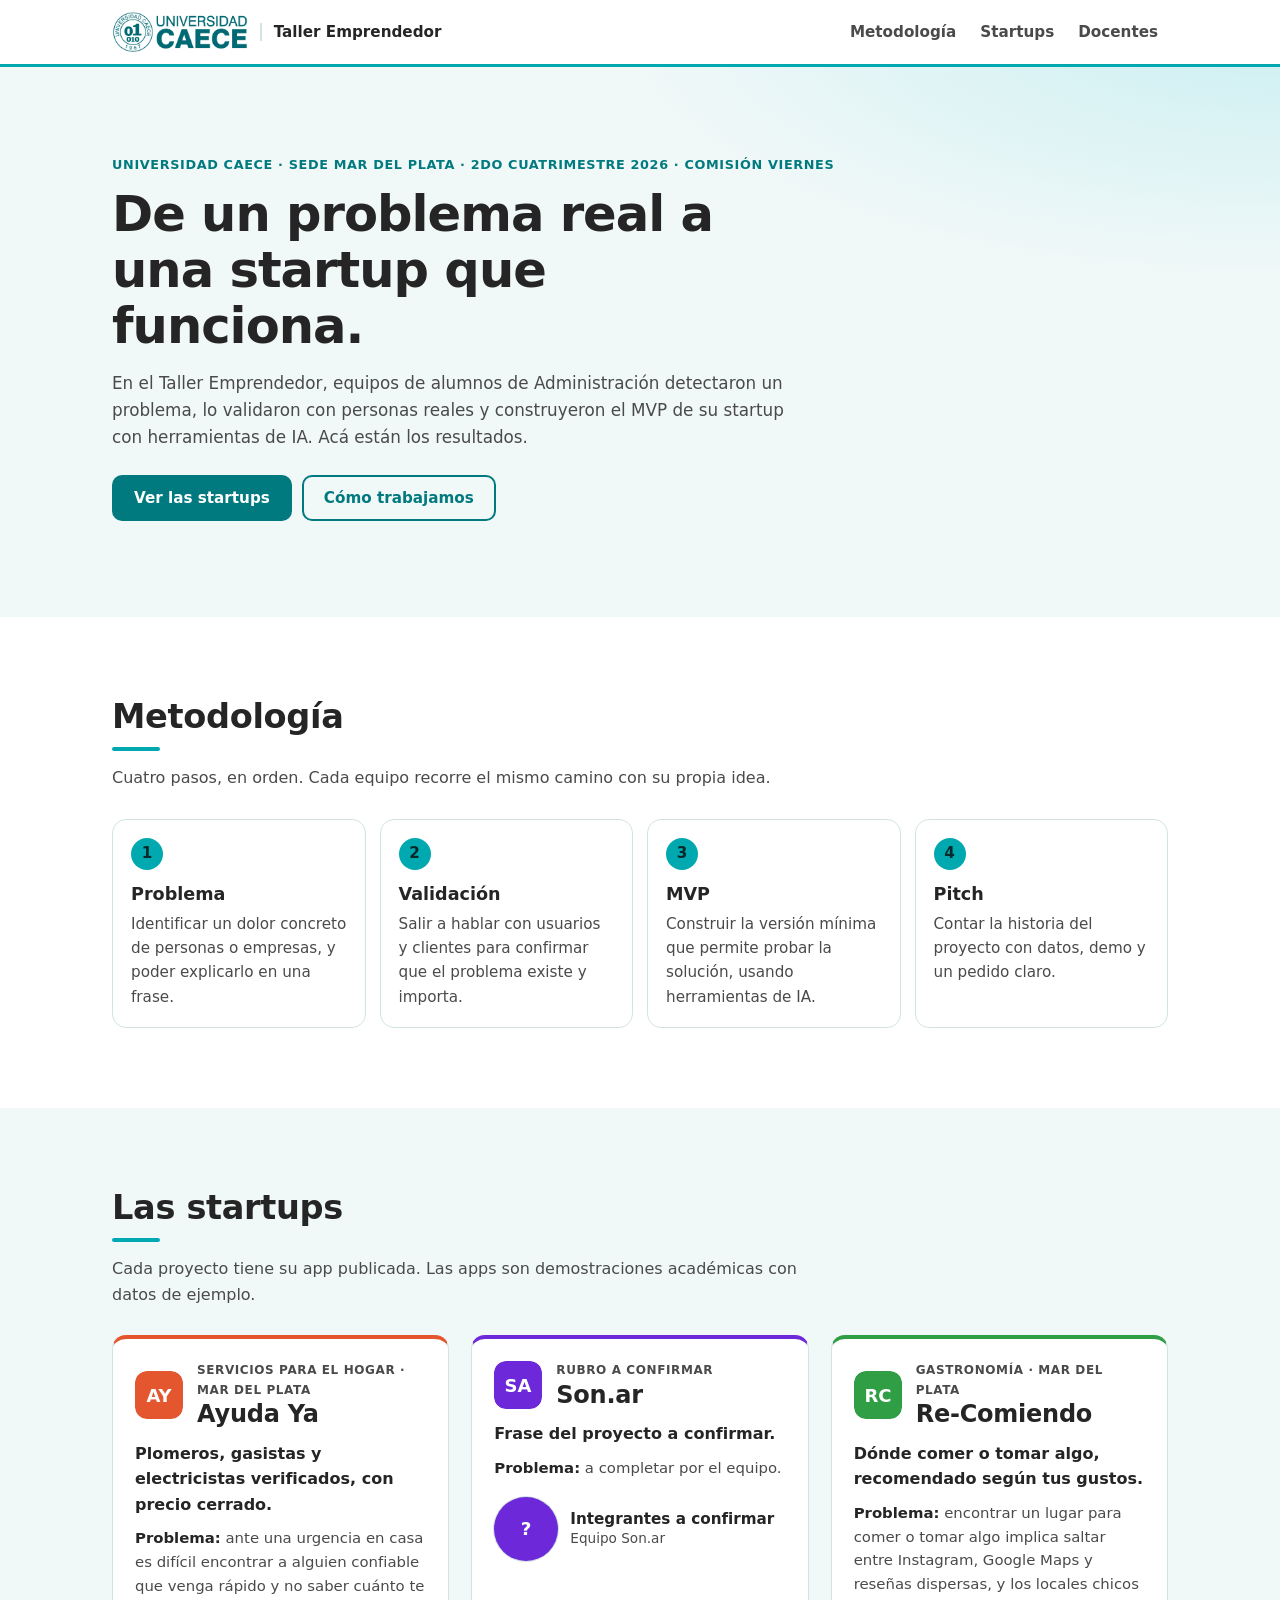
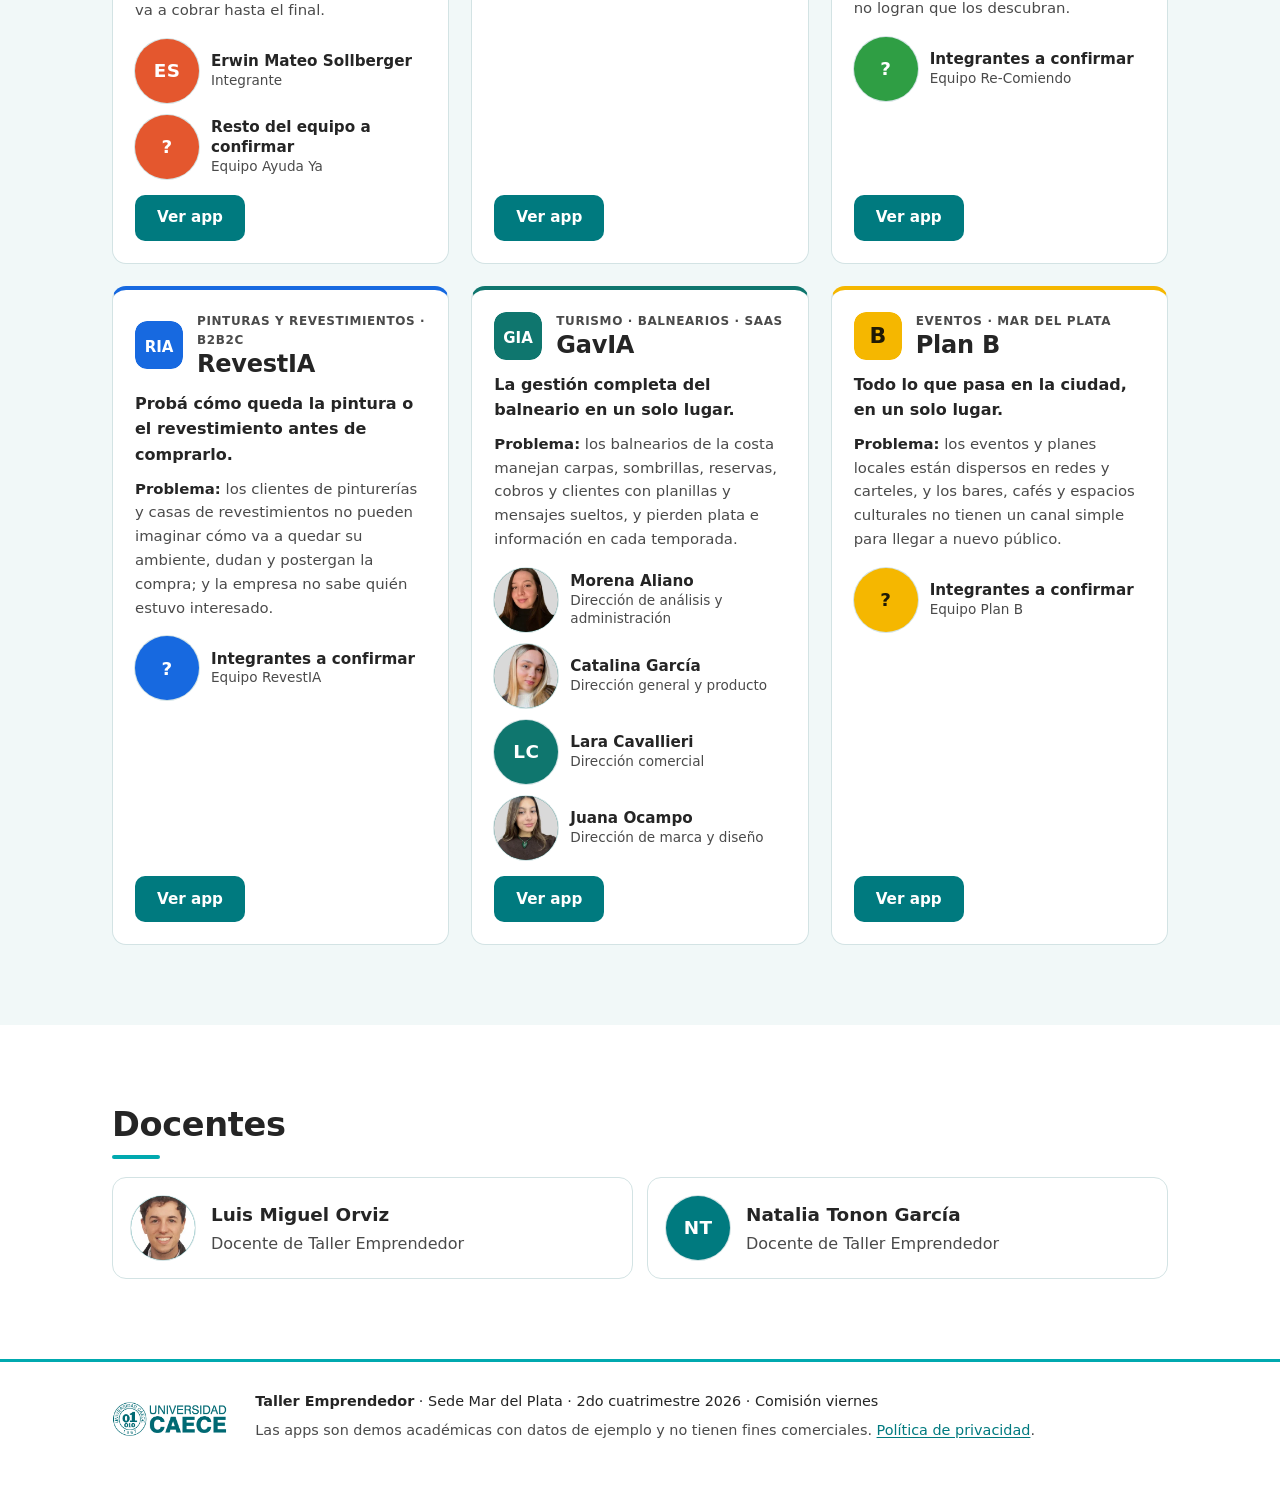
==== commit 5ac25b5a: "Foto de Luis Miguel Orviz en Docentes Co-Authored-By: Claude Opus 5.5 <noreply@anthropic.com>" ====
--- a/index.html
+++ b/index.html
@@ -237,7 +237,7 @@
       <div class="contenedor">
         <h2>Docentes</h2>
         <ul class="docentes">
-          <li><span class="avatar avatar-docente" aria-hidden="true"><span class="avatar-iniciales">LO</span></span><div><h3>Luis Miguel Orviz</h3><p>Docente de Taller Emprendedor</p></div></li>
+          <li><span class="avatar avatar-docente" aria-hidden="true"><span class="avatar-iniciales">LO</span><img src="fotos/docentes/orviz_luis.webp" alt="" width="64" height="64" loading="lazy" decoding="async" onerror="this.remove()"></span><div><h3>Luis Miguel Orviz</h3><p>Docente de Taller Emprendedor</p></div></li>
           <li><span class="avatar avatar-docente" aria-hidden="true"><span class="avatar-iniciales">NT</span></span><div><h3>Natalia Tonon García</h3><p>Docente de Taller Emprendedor</p></div></li>
         </ul>
       </div>
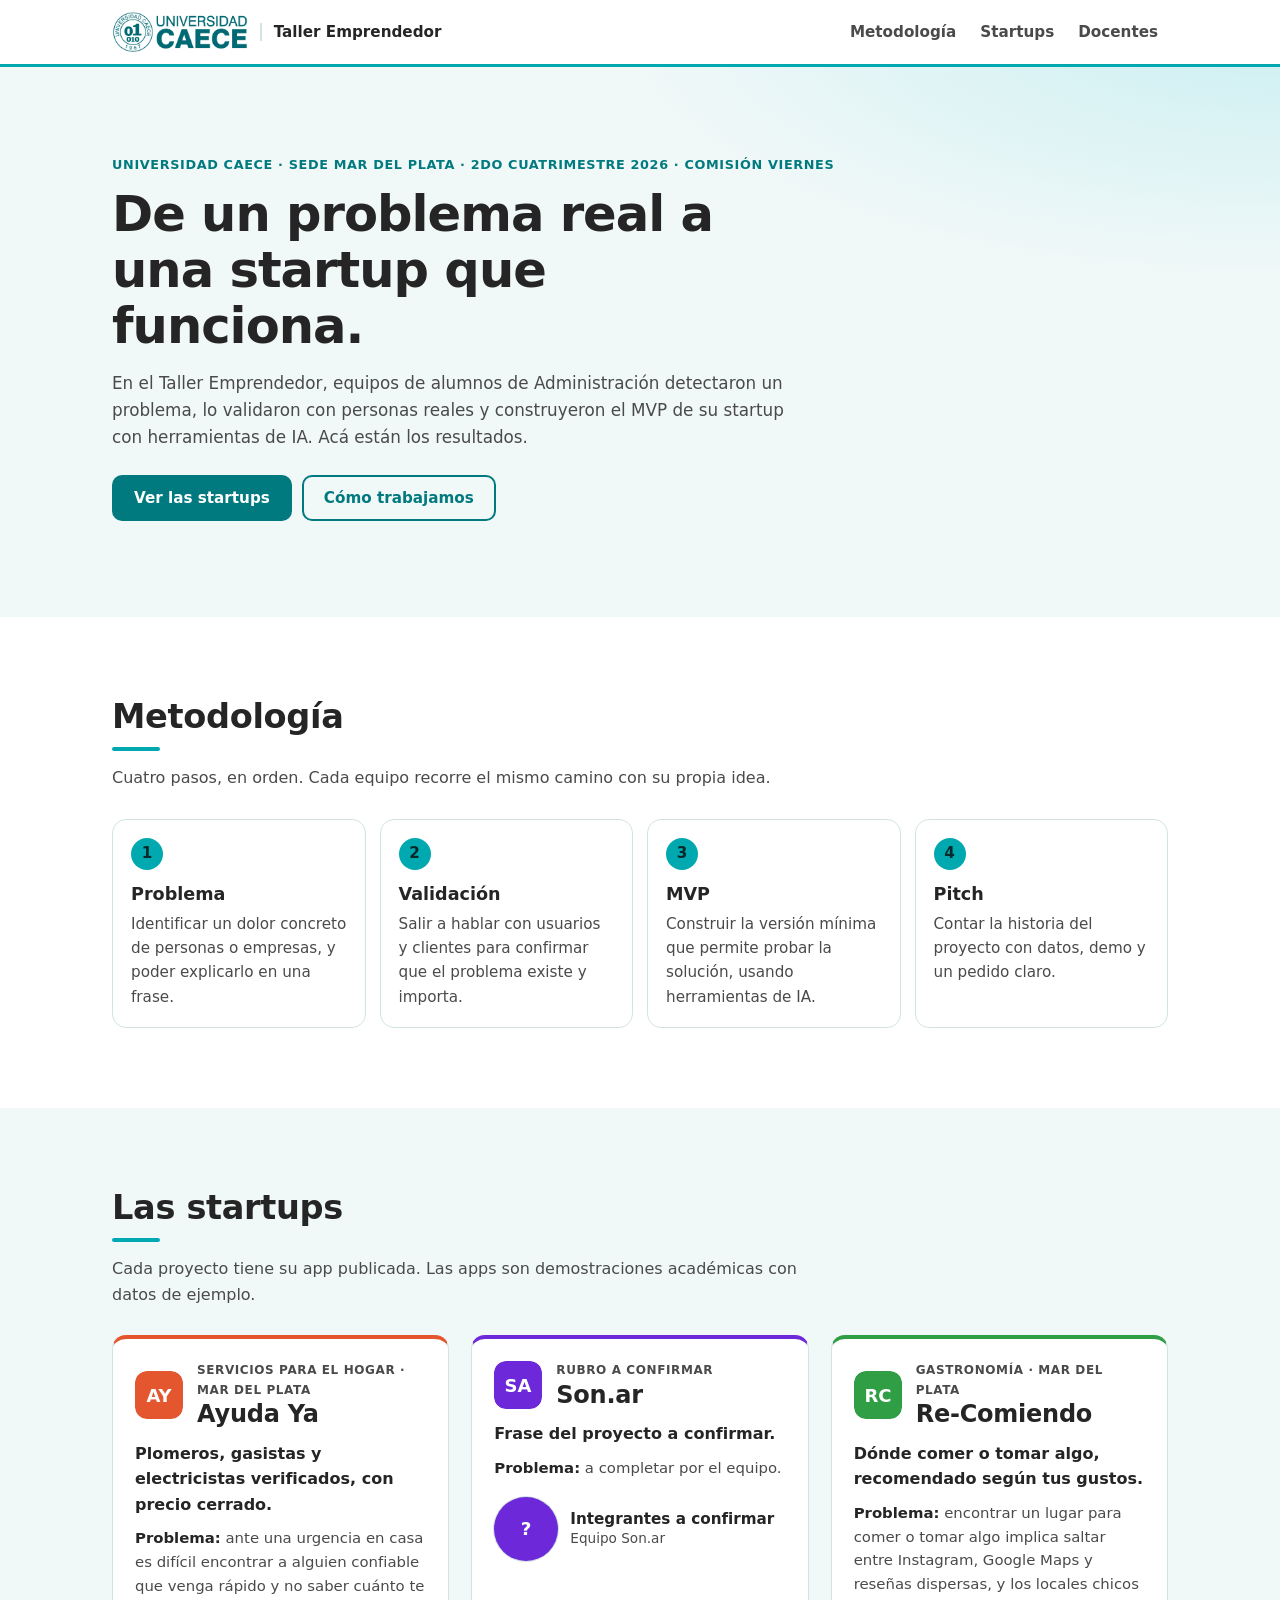
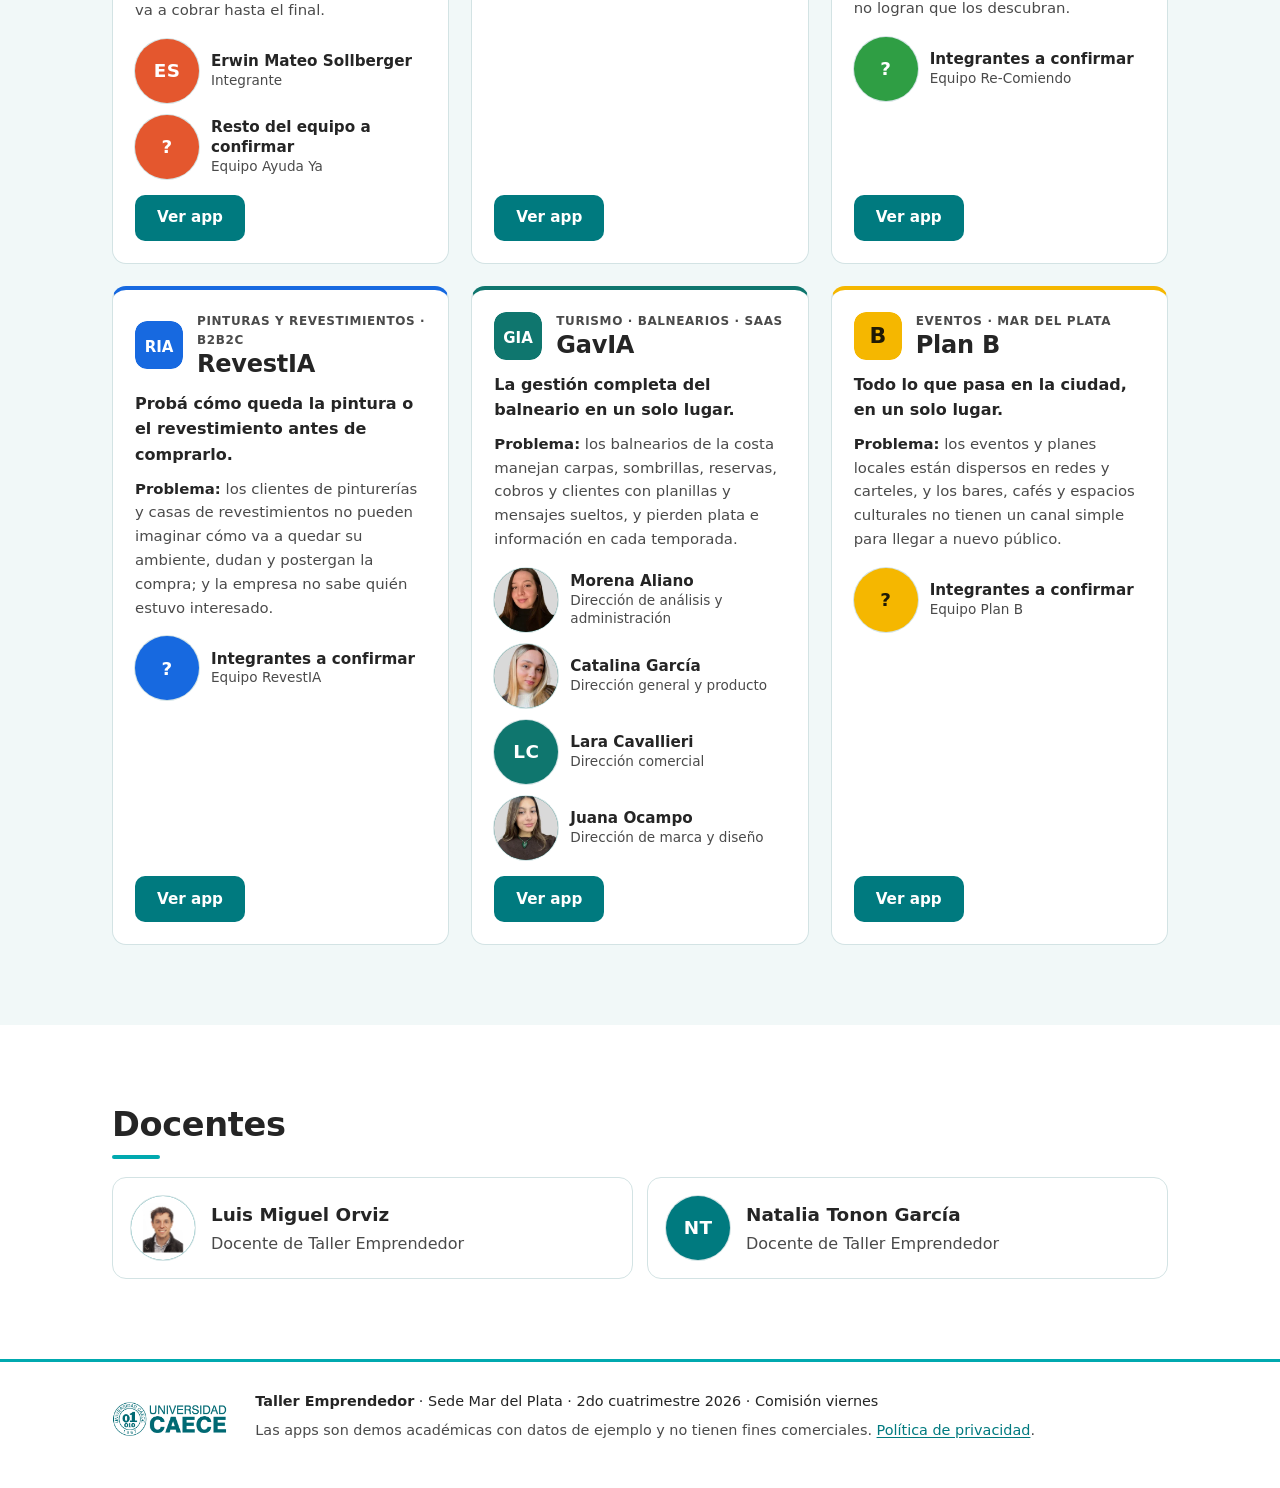
==== commit bab40189: "Foto docente 1080x1080 con 12% de relleno blanco Co-Authored-By: Claude Opus 5.5 <noreply@anthropic." ====
--- a/index.html
+++ b/index.html
@@ -237,7 +237,7 @@
       <div class="contenedor">
         <h2>Docentes</h2>
         <ul class="docentes">
-          <li><span class="avatar avatar-docente" aria-hidden="true"><span class="avatar-iniciales">LO</span><img src="fotos/docentes/orviz_luis.webp" alt="" width="64" height="64" loading="lazy" decoding="async" onerror="this.remove()"></span><div><h3>Luis Miguel Orviz</h3><p>Docente de Taller Emprendedor</p></div></li>
+          <li><span class="avatar avatar-docente" aria-hidden="true"><span class="avatar-iniciales">LO</span><img src="fotos/docentes/orviz_luis_1080.webp" alt="" width="64" height="64" loading="lazy" decoding="async" onerror="this.remove()"></span><div><h3>Luis Miguel Orviz</h3><p>Docente de Taller Emprendedor</p></div></li>
           <li><span class="avatar avatar-docente" aria-hidden="true"><span class="avatar-iniciales">NT</span></span><div><h3>Natalia Tonon García</h3><p>Docente de Taller Emprendedor</p></div></li>
         </ul>
       </div>
--- a/styles.css
+++ b/styles.css
@@ -314,6 +314,7 @@
   border-radius: var(--radio);
 }
 .avatar-docente { --startup: var(--accion); --sobre-startup: var(--sobre-accion); }
+.avatar-docente img { transform: none; }  /* la foto ya viene recortada; sin zoom extra */
 .docentes h3 { margin: 0 0 2px; font-size: 1.15rem; }
 .docentes p { margin: 0; color: var(--texto-suave); }
 
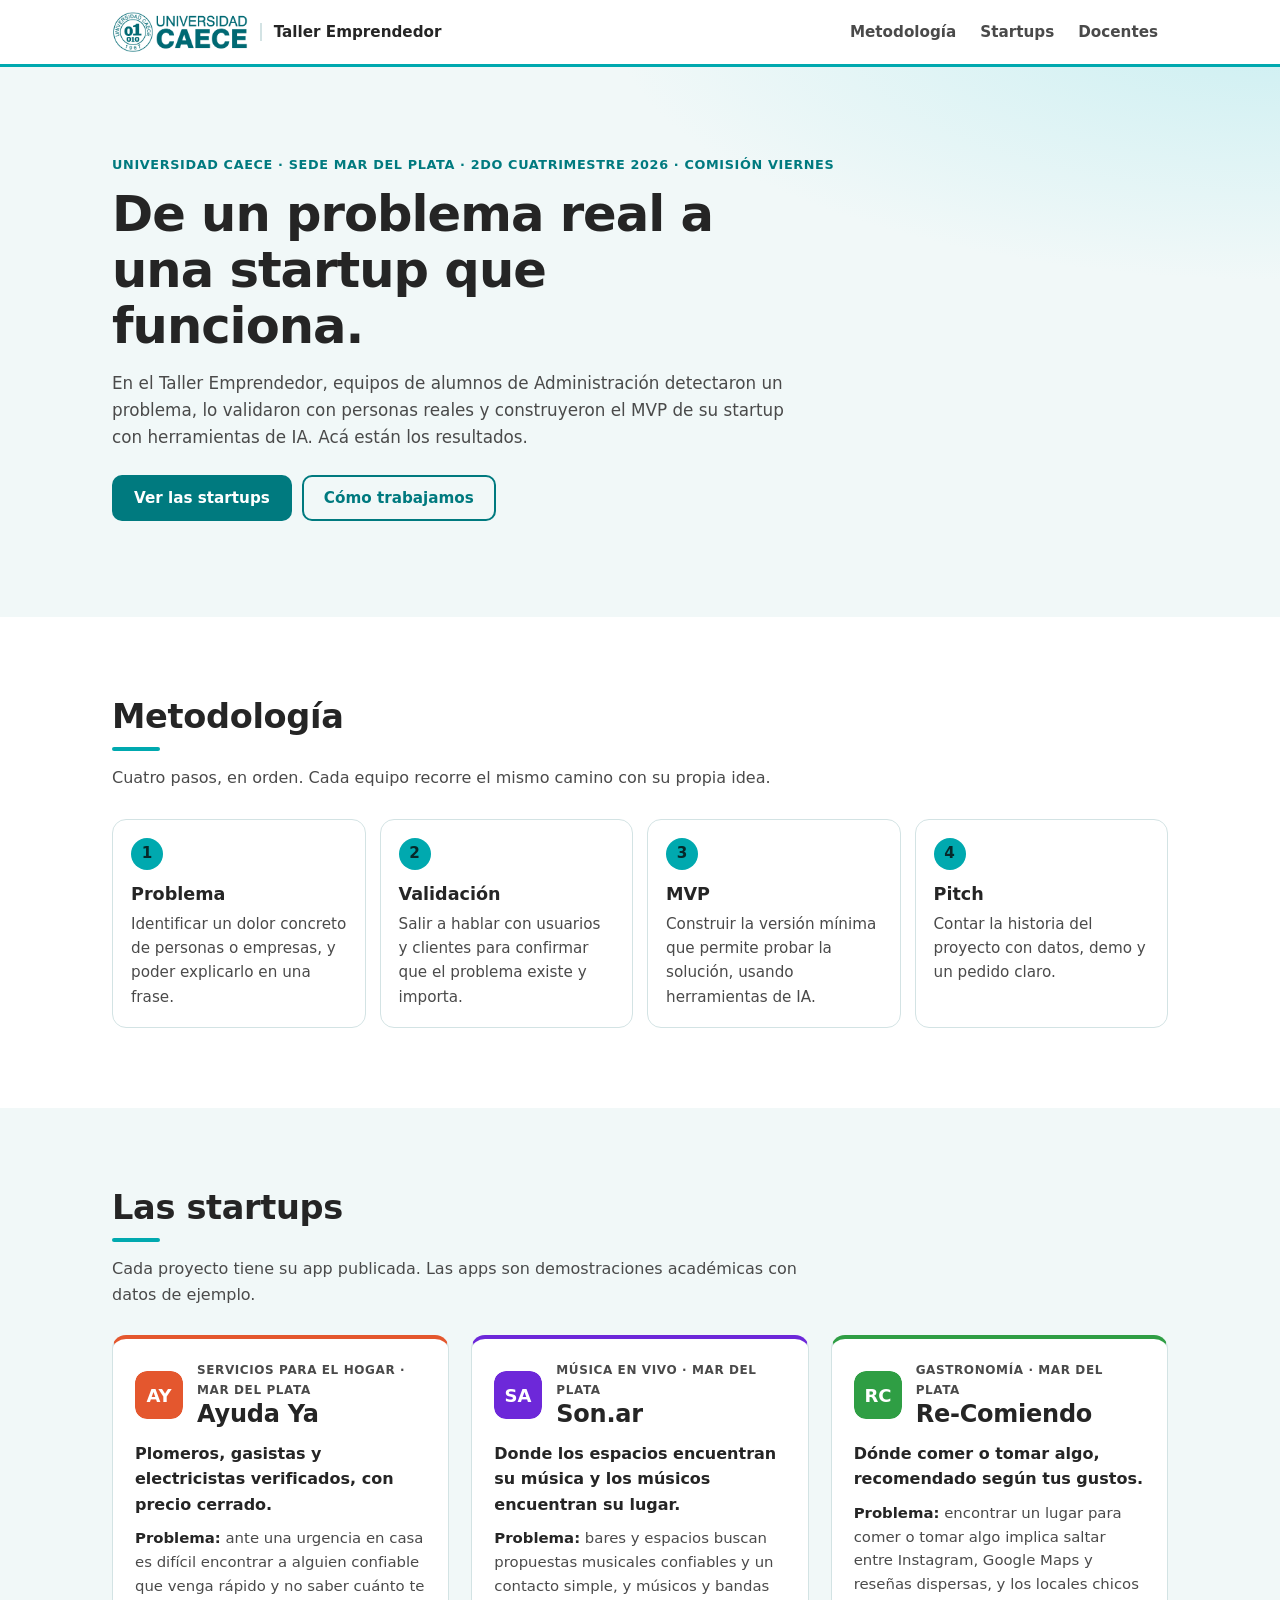
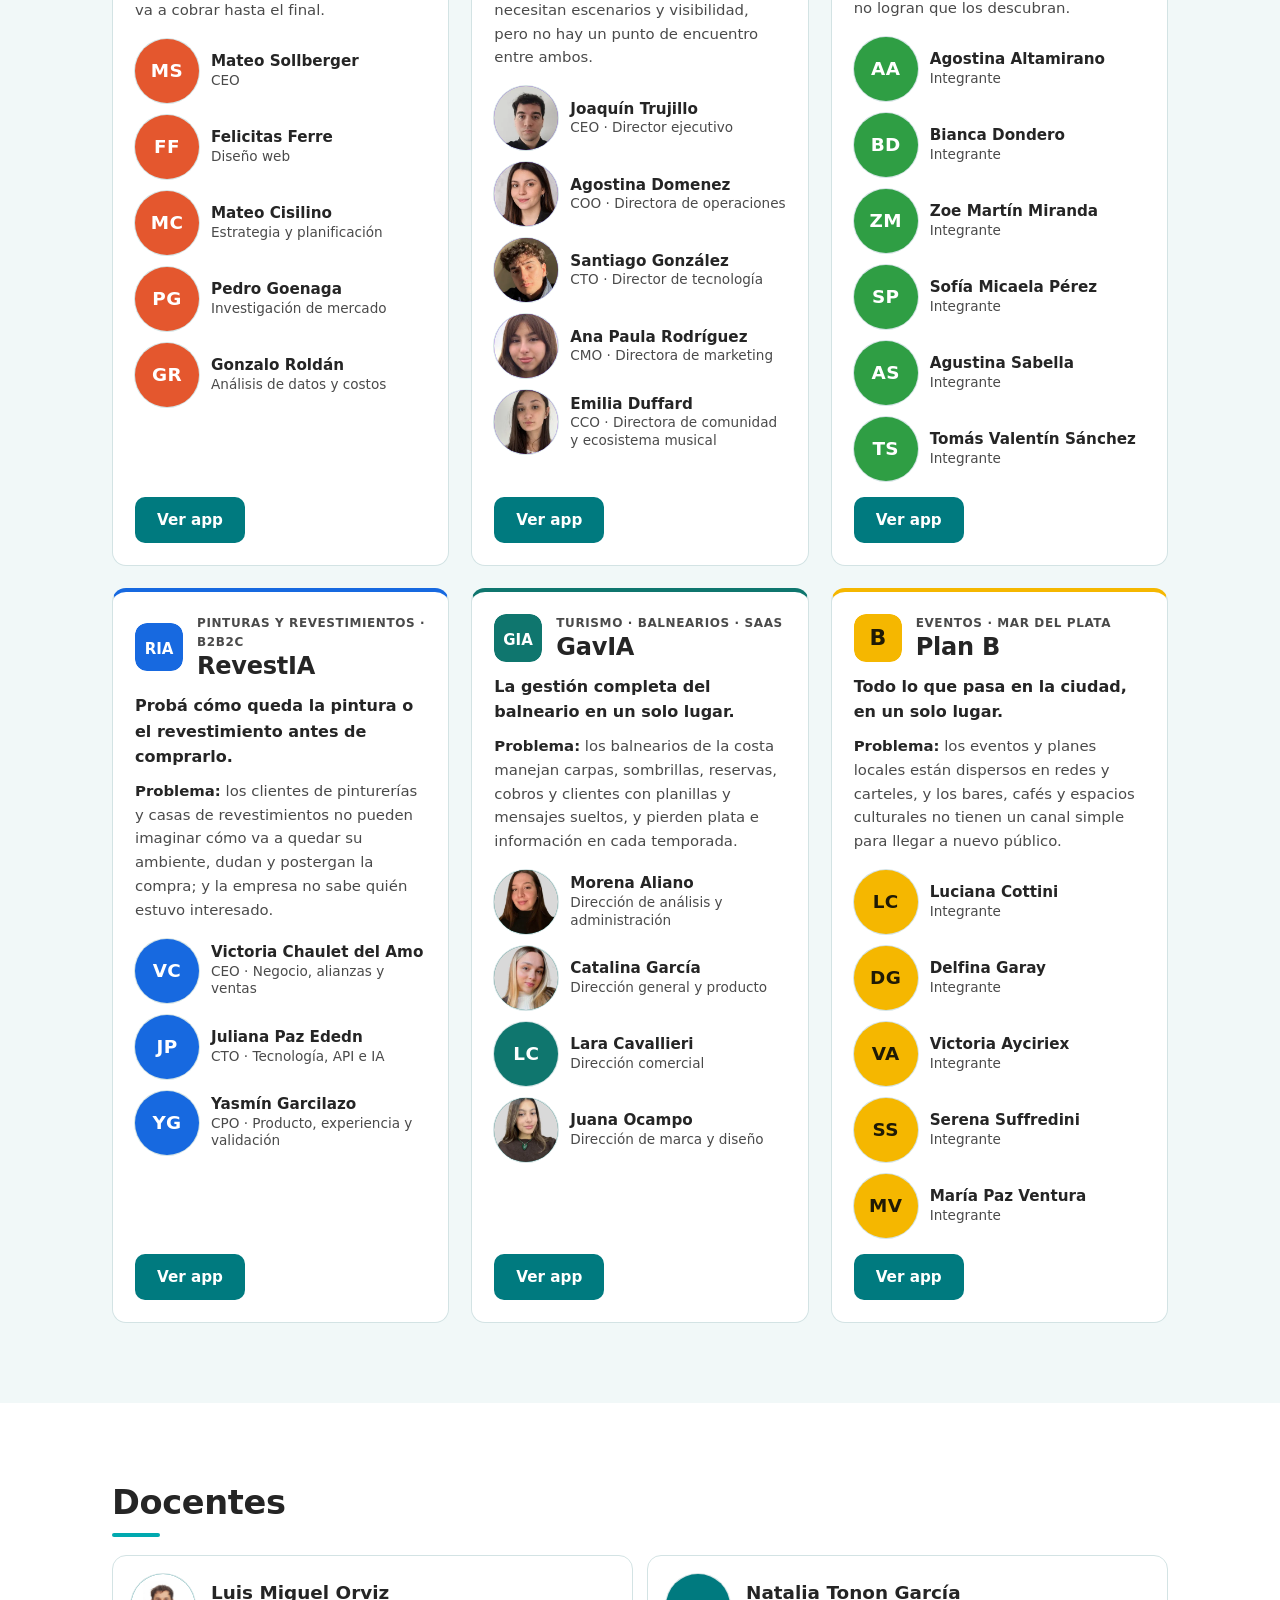
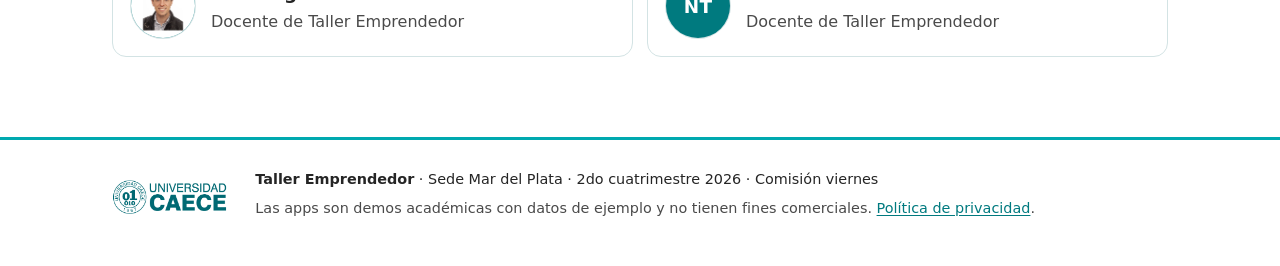
==== commit 3d350ac5: "Integrantes de Ayuda Ya, Son.ar (con fotos), Re-Comiendo, RevestIA y Plan B; textos de Son.ar Co-Aut" ====
--- a/index.html
+++ b/index.html
@@ -84,7 +84,7 @@
         <p class="intro">Cada proyecto tiene su app publicada. Las apps son demostraciones académicas con datos de ejemplo.</p>
         <div class="tarjetas">
 
-        <!-- 01 · Ayuda Ya — integrantes: Erwin Mateo Sollberger y equipo (completar) -->
+        <!-- 01 · Ayuda Ya -->
         <article class="tarjeta" id="startup-ayuda-ya" style="--startup:#e4572e;--sobre-startup:#ffffff">
           <header class="tarjeta-cabecera">
             <img class="logo-startup" src="logos/ayuda-ya-mark.svg" alt="" width="48" height="48" loading="lazy" decoding="async">
@@ -97,38 +97,66 @@
           <p class="problema"><strong>Problema:</strong> ante una urgencia en casa es difícil encontrar a alguien confiable que venga rápido y no saber cuánto te va a cobrar hasta el final.</p>
           <ul class="integrantes" aria-label="Integrantes de Ayuda Ya">
             <li class="integrante">
-              <span class="avatar"><span class="avatar-iniciales" aria-hidden="true">ES</span></span>
-              <span class="integrante-datos"><strong>Erwin Mateo Sollberger</strong><span>Integrante</span></span>
-            </li>
-            <li class="integrante">
-              <span class="avatar"><span class="avatar-iniciales" aria-hidden="true">?</span></span>
-              <span class="integrante-datos"><strong>Resto del equipo a confirmar</strong><span>Equipo Ayuda Ya</span></span>
-            </li>
-          </ul>
-          <div class="tarjeta-botones"><a class="boton boton-primario" href="https://ayuda-ya-gamma.vercel.app">Ver app<span class="sr-only"> de Ayuda Ya</span></a></div>
-        </article>
-
-        <!-- 02 · Son.ar — PENDIENTE -->
+              <span class="avatar"><span class="avatar-iniciales" aria-hidden="true">MS</span></span>
+              <span class="integrante-datos"><strong>Mateo Sollberger</strong><span>CEO</span></span>
+            </li>
+            <li class="integrante">
+              <span class="avatar"><span class="avatar-iniciales" aria-hidden="true">FF</span></span>
+              <span class="integrante-datos"><strong>Felicitas Ferre</strong><span>Diseño web</span></span>
+            </li>
+            <li class="integrante">
+              <span class="avatar"><span class="avatar-iniciales" aria-hidden="true">MC</span></span>
+              <span class="integrante-datos"><strong>Mateo Cisilino</strong><span>Estrategia y planificación</span></span>
+            </li>
+            <li class="integrante">
+              <span class="avatar"><span class="avatar-iniciales" aria-hidden="true">PG</span></span>
+              <span class="integrante-datos"><strong>Pedro Goenaga</strong><span>Investigación de mercado</span></span>
+            </li>
+            <li class="integrante">
+              <span class="avatar"><span class="avatar-iniciales" aria-hidden="true">GR</span></span>
+              <span class="integrante-datos"><strong>Gonzalo Roldán</strong><span>Análisis de datos y costos</span></span>
+            </li>
+          </ul>
+          <div class="tarjeta-botones"><a class="boton boton-primario" href="https://ayudaya-lat.vercel.app">Ver app<span class="sr-only"> de Ayuda Ya</span></a></div>
+        </article>
+
+        <!-- 02 · Son.ar -->
         <article class="tarjeta" id="startup-son-ar" style="--startup:#6d28d9;--sobre-startup:#ffffff">
           <header class="tarjeta-cabecera">
             <img class="logo-startup" src="logos/son-ar-mark.svg" alt="" width="48" height="48" loading="lazy" decoding="async">
             <div>
-              <p class="tarjeta-tag">Rubro a confirmar</p>
+              <p class="tarjeta-tag">Música en vivo · Mar del Plata</p>
               <h3>Son.ar</h3>
             </div>
           </header>
-          <p class="frase">Frase del proyecto a confirmar.</p>
-          <p class="problema"><strong>Problema:</strong> a completar por el equipo.</p>
+          <p class="frase">Donde los espacios encuentran su música y los músicos encuentran su lugar.</p>
+          <p class="problema"><strong>Problema:</strong> bares y espacios buscan propuestas musicales confiables y un contacto simple, y músicos y bandas necesitan escenarios y visibilidad, pero no hay un punto de encuentro entre ambos.</p>
           <ul class="integrantes" aria-label="Integrantes de Son.ar">
             <li class="integrante">
-              <span class="avatar"><span class="avatar-iniciales" aria-hidden="true">?</span></span>
-              <span class="integrante-datos"><strong>Integrantes a confirmar</strong><span>Equipo Son.ar</span></span>
+              <span class="avatar"><span class="avatar-iniciales" aria-hidden="true">JT</span><img src="fotos/son-ar/trujillo_joaquin.webp" alt="Joaquín Trujillo" width="64" height="64" loading="lazy" decoding="async" onerror="this.remove()"></span>
+              <span class="integrante-datos"><strong>Joaquín Trujillo</strong><span>CEO · Director ejecutivo</span></span>
+            </li>
+            <li class="integrante">
+              <span class="avatar"><span class="avatar-iniciales" aria-hidden="true">AD</span><img src="fotos/son-ar/domenez_agostina.webp" alt="Agostina Domenez" width="64" height="64" loading="lazy" decoding="async" onerror="this.remove()"></span>
+              <span class="integrante-datos"><strong>Agostina Domenez</strong><span>COO · Directora de operaciones</span></span>
+            </li>
+            <li class="integrante">
+              <span class="avatar"><span class="avatar-iniciales" aria-hidden="true">SG</span><img src="fotos/son-ar/gonzalez_santiago.webp" alt="Santiago González" width="64" height="64" loading="lazy" decoding="async" onerror="this.remove()"></span>
+              <span class="integrante-datos"><strong>Santiago González</strong><span>CTO · Director de tecnología</span></span>
+            </li>
+            <li class="integrante">
+              <span class="avatar"><span class="avatar-iniciales" aria-hidden="true">AR</span><img src="fotos/son-ar/rodriguez_ana_paula.webp" alt="Ana Paula Rodríguez" width="64" height="64" loading="lazy" decoding="async" onerror="this.remove()"></span>
+              <span class="integrante-datos"><strong>Ana Paula Rodríguez</strong><span>CMO · Directora de marketing</span></span>
+            </li>
+            <li class="integrante">
+              <span class="avatar"><span class="avatar-iniciales" aria-hidden="true">ED</span><img src="fotos/son-ar/duffard_emilia.webp" alt="Emilia Duffard" width="64" height="64" loading="lazy" decoding="async" onerror="this.remove()"></span>
+              <span class="integrante-datos"><strong>Emilia Duffard</strong><span>CCO · Directora de comunidad y ecosistema musical</span></span>
             </li>
           </ul>
           <div class="tarjeta-botones"><a class="boton boton-primario" href="https://son-ar.vercel.app">Ver app<span class="sr-only"> de Son.ar</span></a></div>
         </article>
 
-        <!-- 03 · Re-Comiendo — PENDIENTE -->
+        <!-- 03 · Re-Comiendo -->
         <article class="tarjeta" id="startup-re-comiendo" style="--startup:#2f9e44;--sobre-startup:#ffffff">
           <header class="tarjeta-cabecera">
             <img class="logo-startup" src="logos/re-comiendo-mark.svg" alt="" width="48" height="48" loading="lazy" decoding="async">
@@ -141,14 +169,34 @@
           <p class="problema"><strong>Problema:</strong> encontrar un lugar para comer o tomar algo implica saltar entre Instagram, Google Maps y reseñas dispersas, y los locales chicos no logran que los descubran.</p>
           <ul class="integrantes" aria-label="Integrantes de Re-Comiendo">
             <li class="integrante">
-              <span class="avatar"><span class="avatar-iniciales" aria-hidden="true">?</span></span>
-              <span class="integrante-datos"><strong>Integrantes a confirmar</strong><span>Equipo Re-Comiendo</span></span>
+              <span class="avatar"><span class="avatar-iniciales" aria-hidden="true">AA</span></span>
+              <span class="integrante-datos"><strong>Agostina Altamirano</strong><span>Integrante</span></span>
+            </li>
+            <li class="integrante">
+              <span class="avatar"><span class="avatar-iniciales" aria-hidden="true">BD</span></span>
+              <span class="integrante-datos"><strong>Bianca Dondero</strong><span>Integrante</span></span>
+            </li>
+            <li class="integrante">
+              <span class="avatar"><span class="avatar-iniciales" aria-hidden="true">ZM</span></span>
+              <span class="integrante-datos"><strong>Zoe Martín Miranda</strong><span>Integrante</span></span>
+            </li>
+            <li class="integrante">
+              <span class="avatar"><span class="avatar-iniciales" aria-hidden="true">SP</span></span>
+              <span class="integrante-datos"><strong>Sofía Micaela Pérez</strong><span>Integrante</span></span>
+            </li>
+            <li class="integrante">
+              <span class="avatar"><span class="avatar-iniciales" aria-hidden="true">AS</span></span>
+              <span class="integrante-datos"><strong>Agustina Sabella</strong><span>Integrante</span></span>
+            </li>
+            <li class="integrante">
+              <span class="avatar"><span class="avatar-iniciales" aria-hidden="true">TS</span></span>
+              <span class="integrante-datos"><strong>Tomás Valentín Sánchez</strong><span>Integrante</span></span>
             </li>
           </ul>
           <div class="tarjeta-botones"><a class="boton boton-primario" href="https://re-comiendo.vercel.app">Ver app<span class="sr-only"> de Re-Comiendo</span></a></div>
         </article>
 
-        <!-- 04 · RevestIA — PENDIENTE: integrantes -->
+        <!-- 04 · RevestIA -->
         <article class="tarjeta" id="startup-revest-ia" style="--startup:#1769e0;--sobre-startup:#ffffff">
           <header class="tarjeta-cabecera">
             <img class="logo-startup" src="logos/revest-ia-mark.svg" alt="" width="48" height="48" loading="lazy" decoding="async">
@@ -161,8 +209,16 @@
           <p class="problema"><strong>Problema:</strong> los clientes de pinturerías y casas de revestimientos no pueden imaginar cómo va a quedar su ambiente, dudan y postergan la compra; y la empresa no sabe quién estuvo interesado.</p>
           <ul class="integrantes" aria-label="Integrantes de RevestIA">
             <li class="integrante">
-              <span class="avatar"><span class="avatar-iniciales" aria-hidden="true">?</span></span>
-              <span class="integrante-datos"><strong>Integrantes a confirmar</strong><span>Equipo RevestIA</span></span>
+              <span class="avatar"><span class="avatar-iniciales" aria-hidden="true">VC</span></span>
+              <span class="integrante-datos"><strong>Victoria Chaulet del Amo</strong><span>CEO · Negocio, alianzas y ventas</span></span>
+            </li>
+            <li class="integrante">
+              <span class="avatar"><span class="avatar-iniciales" aria-hidden="true">JP</span></span>
+              <span class="integrante-datos"><strong>Juliana Paz Ededn</strong><span>CTO · Tecnología, API e IA</span></span>
+            </li>
+            <li class="integrante">
+              <span class="avatar"><span class="avatar-iniciales" aria-hidden="true">YG</span></span>
+              <span class="integrante-datos"><strong>Yasmín Garcilazo</strong><span>CPO · Producto, experiencia y validación</span></span>
             </li>
           </ul>
           <div class="tarjeta-botones"><a class="boton boton-primario" href="https://revest-ia.vercel.app">Ver app<span class="sr-only"> de RevestIA</span></a></div>
@@ -200,7 +256,7 @@
           <div class="tarjeta-botones"><a class="boton boton-primario" href="https://gav-ia.vercel.app">Ver app<span class="sr-only"> de GavIA</span></a></div>
         </article>
 
-        <!-- 06 · Plan B — PENDIENTE: integrantes -->
+        <!-- 06 · Plan B -->
         <article class="tarjeta" id="startup-plan-b" style="--startup:#f5b700;--sobre-startup:#1f1a05">
           <header class="tarjeta-cabecera">
             <img class="logo-startup" src="logos/plan-b-mark.svg" alt="" width="48" height="48" loading="lazy" decoding="async">
@@ -213,11 +269,27 @@
           <p class="problema"><strong>Problema:</strong> los eventos y planes locales están dispersos en redes y carteles, y los bares, cafés y espacios culturales no tienen un canal simple para llegar a nuevo público.</p>
           <ul class="integrantes" aria-label="Integrantes de Plan B">
             <li class="integrante">
-              <span class="avatar"><span class="avatar-iniciales" aria-hidden="true">?</span></span>
-              <span class="integrante-datos"><strong>Integrantes a confirmar</strong><span>Equipo Plan B</span></span>
-            </li>
-          </ul>
-          <div class="tarjeta-botones"><a class="boton boton-primario" href="https://plan-b-coral.vercel.app">Ver app<span class="sr-only"> de Plan B</span></a></div>
+              <span class="avatar"><span class="avatar-iniciales" aria-hidden="true">LC</span></span>
+              <span class="integrante-datos"><strong>Luciana Cottini</strong><span>Integrante</span></span>
+            </li>
+            <li class="integrante">
+              <span class="avatar"><span class="avatar-iniciales" aria-hidden="true">DG</span></span>
+              <span class="integrante-datos"><strong>Delfina Garay</strong><span>Integrante</span></span>
+            </li>
+            <li class="integrante">
+              <span class="avatar"><span class="avatar-iniciales" aria-hidden="true">VA</span></span>
+              <span class="integrante-datos"><strong>Victoria Ayciriex</strong><span>Integrante</span></span>
+            </li>
+            <li class="integrante">
+              <span class="avatar"><span class="avatar-iniciales" aria-hidden="true">SS</span></span>
+              <span class="integrante-datos"><strong>Serena Suffredini</strong><span>Integrante</span></span>
+            </li>
+            <li class="integrante">
+              <span class="avatar"><span class="avatar-iniciales" aria-hidden="true">MV</span></span>
+              <span class="integrante-datos"><strong>María Paz Ventura</strong><span>Integrante</span></span>
+            </li>
+          </ul>
+          <div class="tarjeta-botones"><a class="boton boton-primario" href="https://planb-lat.vercel.app">Ver app<span class="sr-only"> de Plan B</span></a></div>
         </article>
 
         <!--
